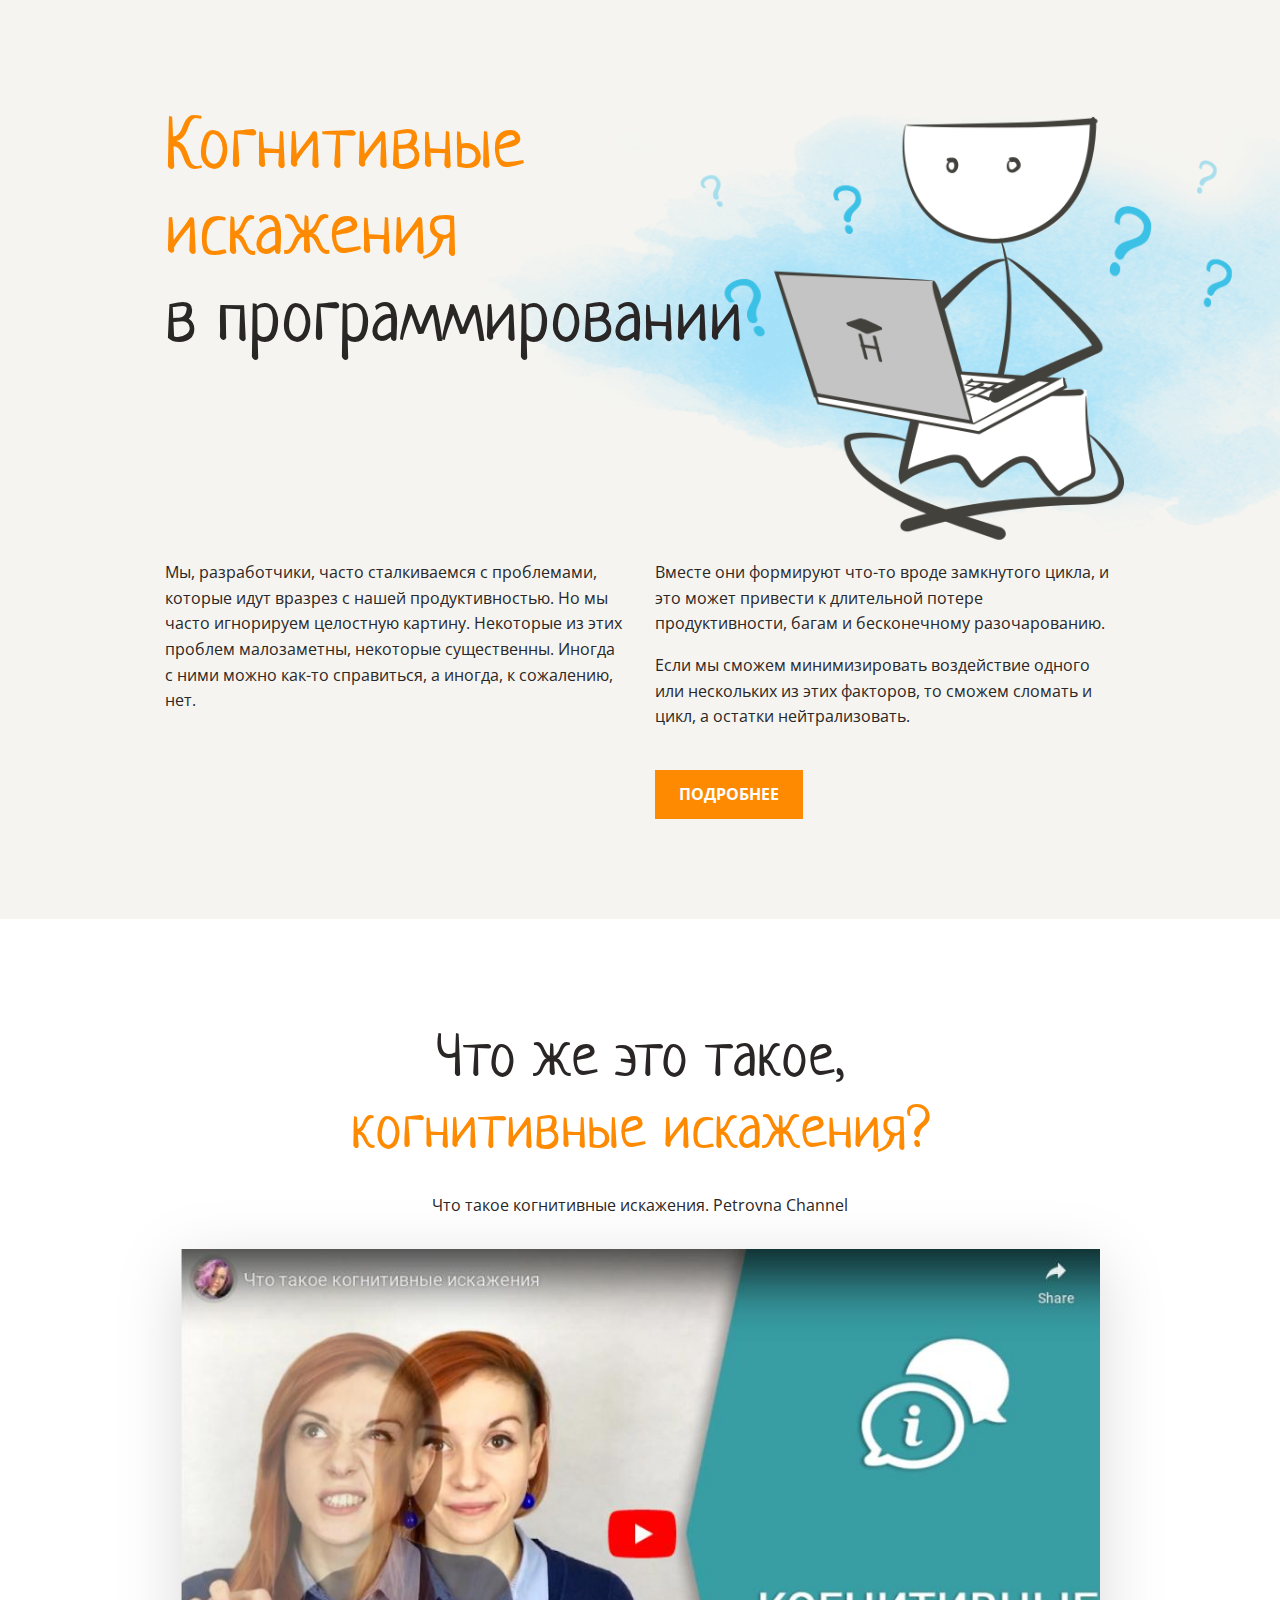
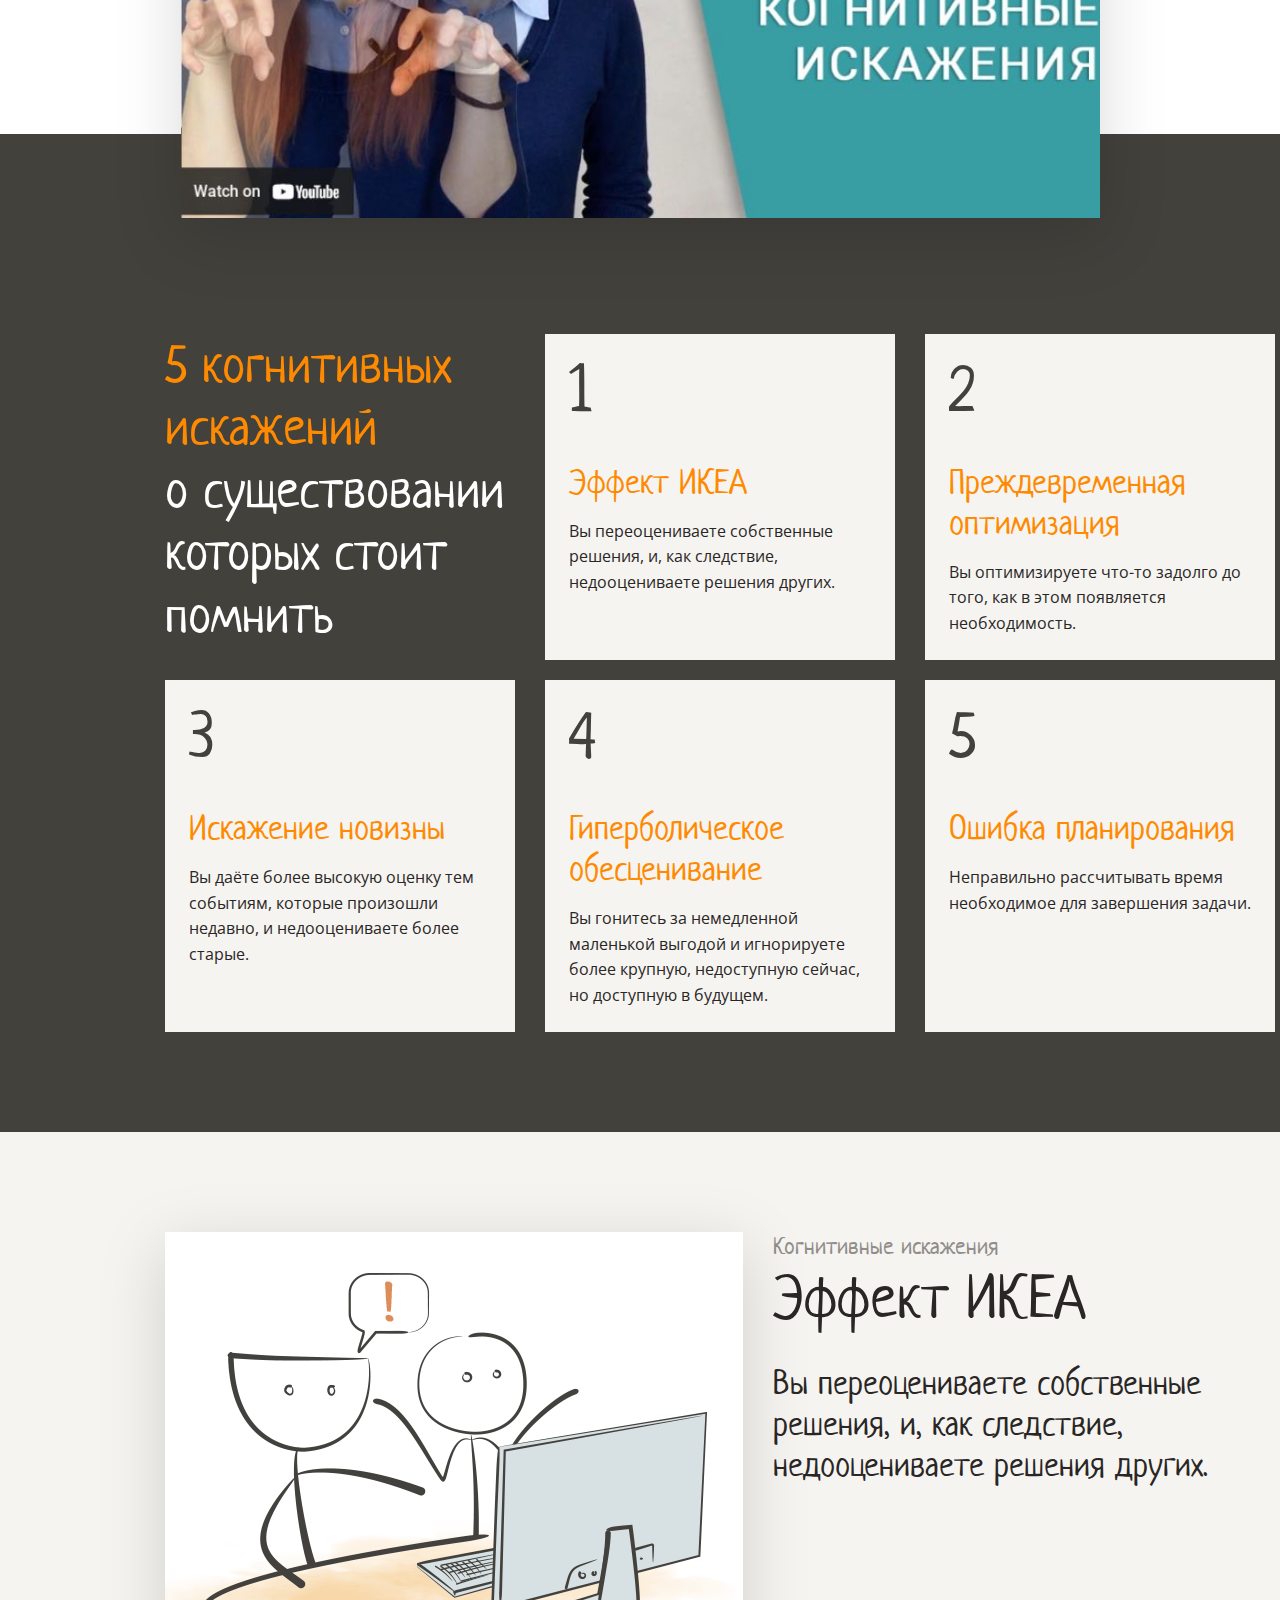
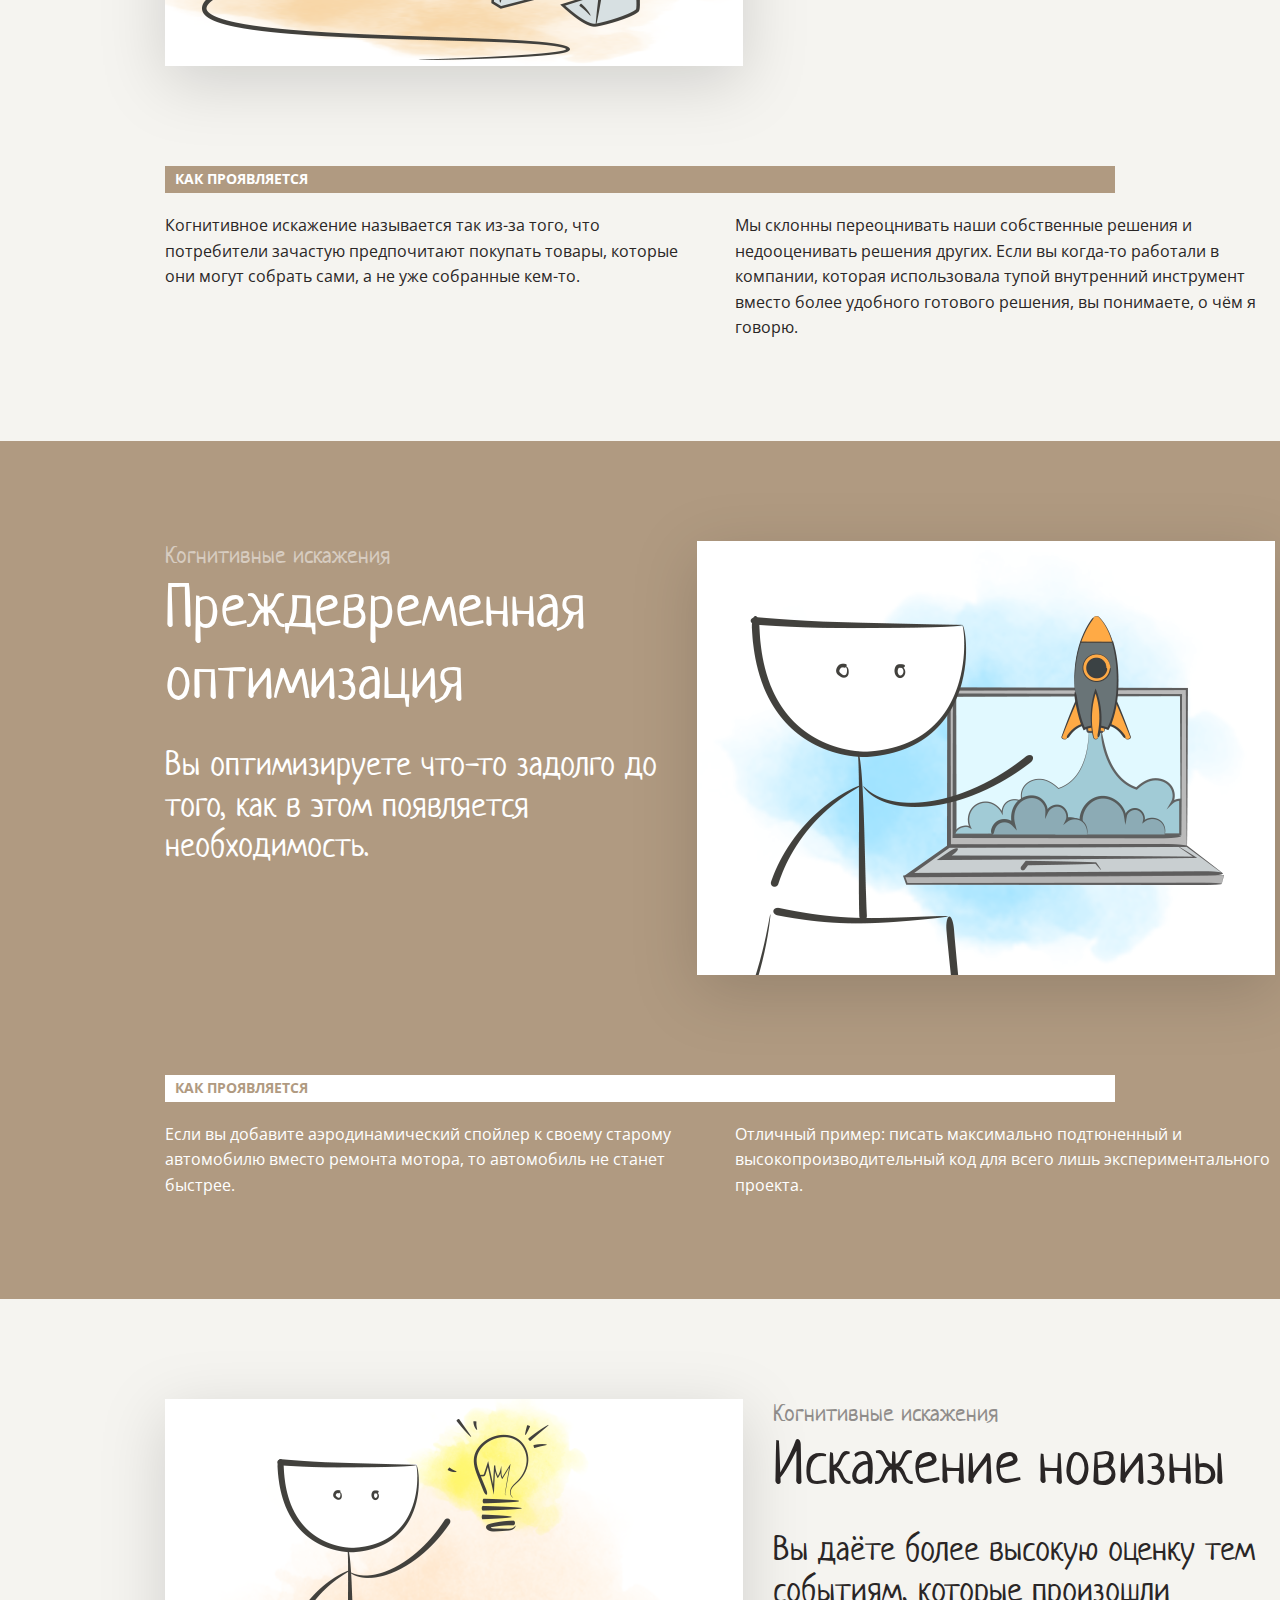
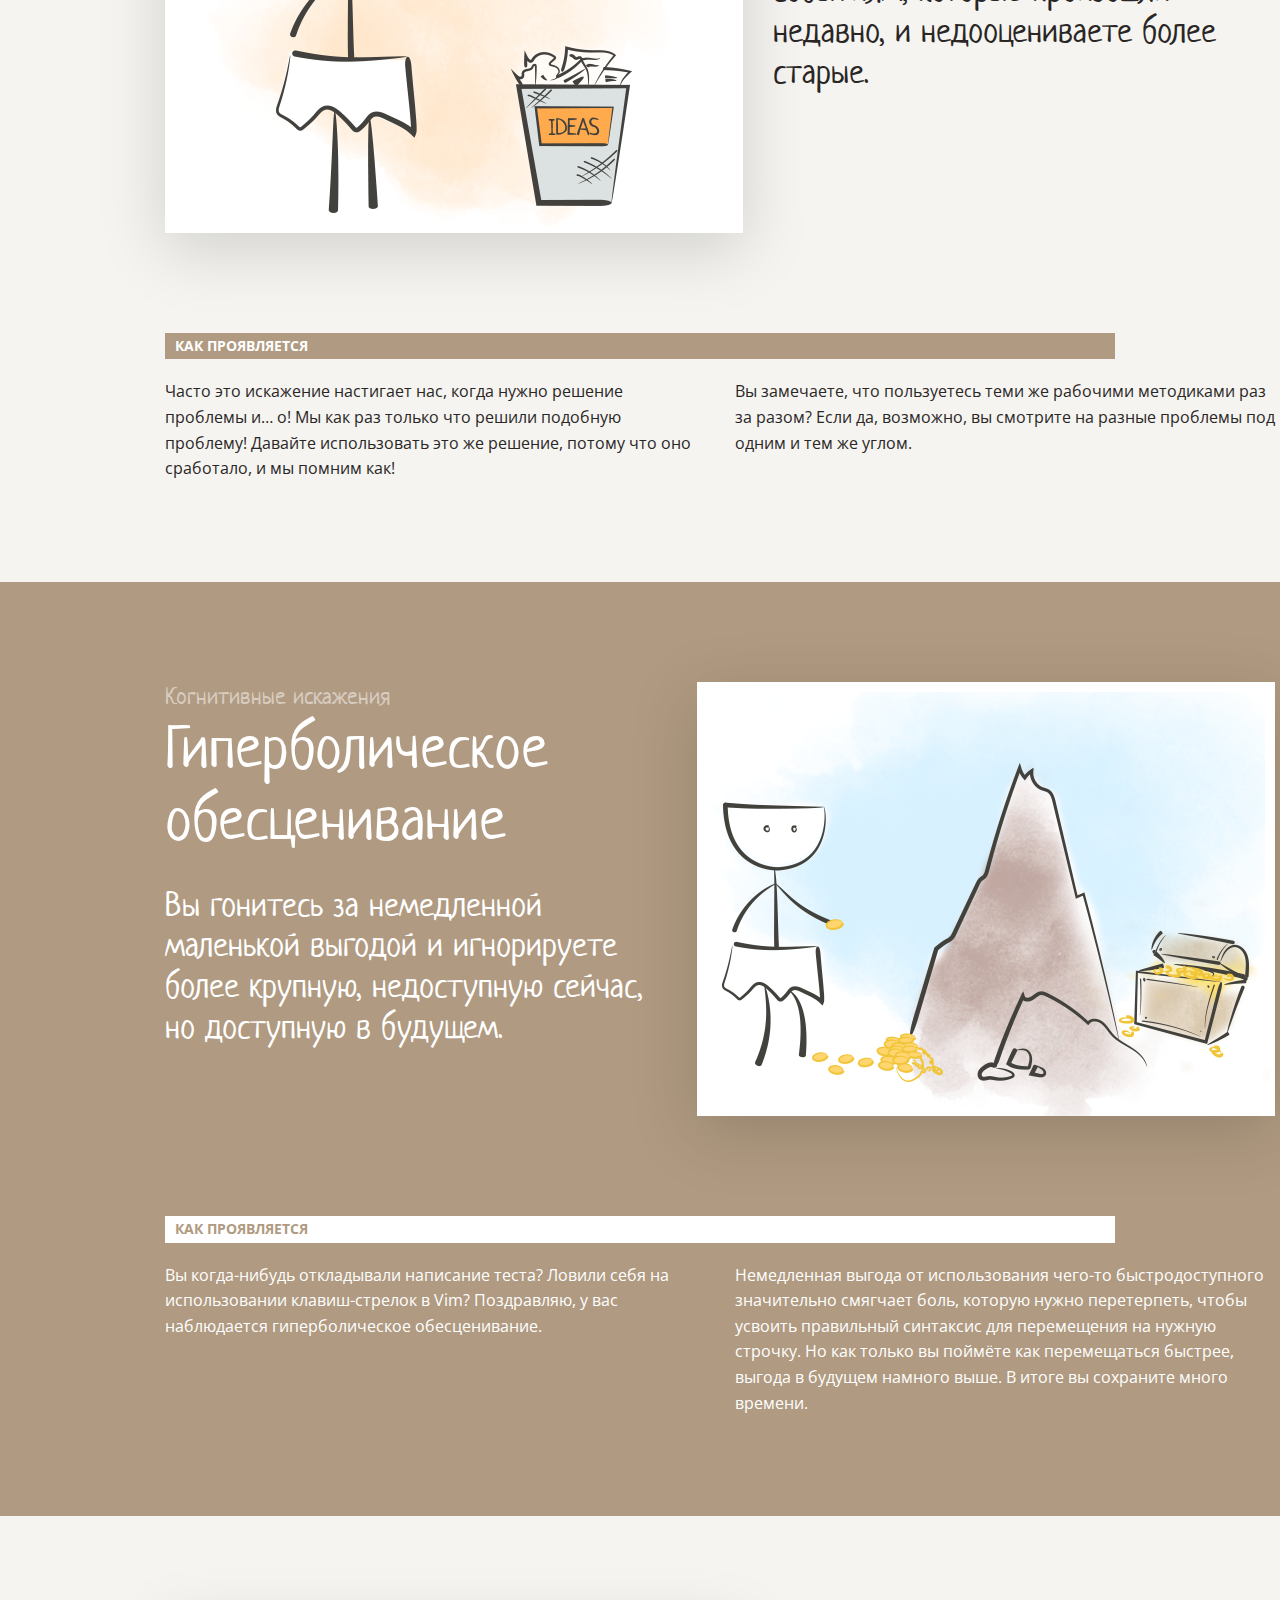
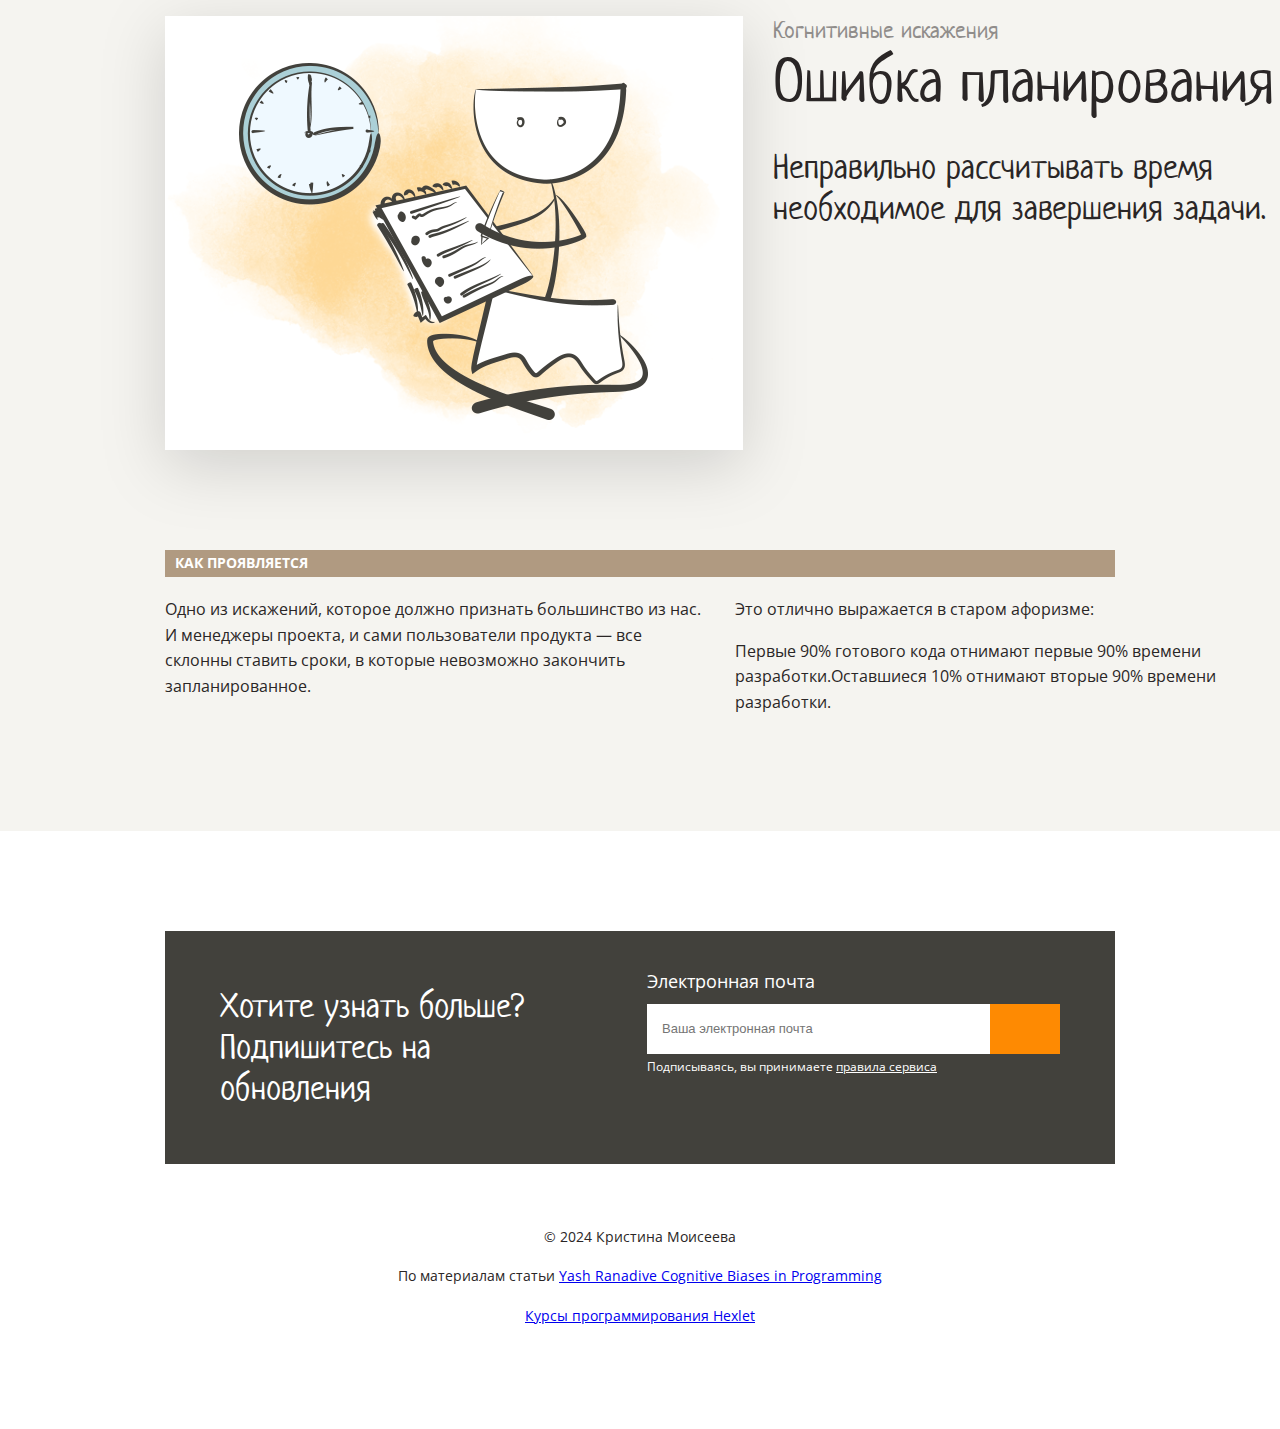
==== src/index.html @ f51bb0bf "stage 45" ====
<!DOCTYPE html>
<html lang="en">
  <head>
    <meta charset="UTF-8" />
    <meta name="viewport" content="width=device-width, initial-scale=1.0" />
    <title>layout-designer-project-58 Кристина</title>
    <style>
      @import url("https://fonts.googleapis.com/css2?family=Open+Sans:ital,wght@0,300..800;1,300..800&display=swap");
    </style>
    <style>
      @import url("https://fonts.googleapis.com/css2?family=Neucha&family=Open+Sans:ital,wght@0,300..800;1,300..800&display=swap");
    </style>

    <link rel="stylesheet" href="styles/style.css" />
  </head>
  <body>
    <header class="background-image-gray background-image">
      <div class="content">
        <div class="header-title">
          <div>
            <h1>
              <span class="orange">Когнитивные<br />искажения<br /></span>в
              программировании
            </h1>
          </div>
        </div>

        <div class="img"><img src="img/main.png" class="header-img" /></div>

        <div class="header-text">
          <div class="header-text-one">
            <p>
              Мы, разработчики, часто сталкиваемся с проблемами, которые идут
              вразрез с нашей продуктивностью. Но мы часто игнорируем целостную
              картину. Некоторые из этих проблем малозаметны, некоторые
              существенны. Иногда с ними можно как-то справиться, а иногда, к
              сожалению, нет.
            </p>
          </div>
          <div class="header-text-two">
            <p>
              Вместе они формируют что-то вроде замкнутого цикла, и это может
              привести к длительной потере продуктивности, багам и бесконечному
              разочарованию.
            </p>
            <p>
              Если мы сможем минимизировать воздействие одного или нескольких из
              этих факторов, то сможем сломать и цикл, а остатки нейтрализовать.
            </p>
            <div>
              <a class="header-a" href="#navigation">ПОДРОБНЕЕ</a>
            </div>
          </div>
        </div>
      </div>
    </header>

    <main>
      <header>
        <section id="answer-height">
          <div clas="content content-one">
            <div class="title-who-distortions">
              <!-- <h1>
              Что же это такое,<br /><span class="orange"
                >когнитивные искажения?</span
              >
            </h1> -->
              <h1>Что же это такое,</h1>
              <h1 class="orange">когнитивные искажения?</h1>
              <p>Что такое когнитивные искажения. Petrovna Channel</p>
            </div>
            <!-- <div class="video-who-distortions"> -->
            <!-- <iframe
                class="video filter"
                width="919"
                height="517"
                src="https://www.youtube.com/embed/jie9AizBqss"
                frameborder="0"
                allowfullscreen
              ></iframe> -->
            <img class="video" src="img/video.jpeg" alt="video.png" />
            <!-- </div> -->
          </div>
        </section>
      </header>

      <main>
        <section id="navigation" class="five-cognitive-distortions">
          <div class="content blok-five-cognitive-distortions">
            <div class="five-cards-color">
              <h1>
                <span class="orange">5 когнитивных искажений </span
                ><span class="white"
                  ><br />о существовании которых стоит помнить</span
                >
              </h1>
            </div>

            <div class="five-cards five-cards-hover">
              <a class="a-five-cognitive-distortions" href="#ikea-effect">
                <h1 class="black">1</h1>
                <h2 class="orange h2-five-cognitive-distortions">
                  Эффект ИКЕА
                </h2>
                <p>
                  Вы переоцениваете собственные решения, и, как следствие,
                  недооцениваете решения других.
                </p>
              </a>
            </div>

            <div class="five-cards five-cards-hover">
              <a
                class="a-five-cognitive-distortions"
                href="#premature-optimization"
              >
                <h1 class="black">2</h1>
                <h2 class="orange h2-five-cognitive-distortions">
                  Преждевременная оптимизация
                </h2>
                <p>
                  Вы оптимизируете что-то задолго до того, как в этом появляется
                  необходимость.
                </p>
              </a>
            </div>

            <div class="five-cards five-cards-hover">
              <a
                class="a-five-cognitive-distortions"
                href="#distortion-of-novelty"
              >
                <h1 class="black">3</h1>
                <h2 class="orange h2-five-cognitive-distortions">
                  Искажение новизны
                </h2>
                <p>
                  Вы даёте более высокую оценку тем событиям, которые произошли
                  недавно, и недооцениваете более старые.
                </p>
              </a>
            </div>

            <div class="five-cards five-cards-hover">
              <a
                class="a-five-cognitive-distortions"
                href="#hyperbolic-depreciation"
              >
                <h1 class="black">4</h1>
                <h2 class="orange h2-five-cognitive-distortions">
                  Гиперболическое обесценивание
                </h2>
                <p>
                  Вы гонитесь за немедленной маленькой выгодой и игнорируете
                  более крупную, недоступную сейчас, но доступную в будущем.
                </p>
              </a>
            </div>

            <div class="five-cards five-cards-hover">
              <a
                class="a-five-cognitive-distortions"
                href="#errors-in-planning"
              >
                <h1 class="black">5</h1>
                <h2 class="orange h2-five-cognitive-distortions">
                  Ошибка планирования
                </h2>
                <p>
                  Неправильно рассчитывать время необходимое для завершения
                  задачи.
                </p>
              </a>
            </div>
          </div>
        </section>

        <section
          id="ikea-effect"
          class="background-image-gray effect-fon background-image"
        >
          <div class="content">
            <div class="effect">
              <img class="filter" src="img/1.png" />
              <div class="effect-сolumn">
                <p class="p1-text-effect-column">Когнитивные искажения</p>
                <h2>Эффект ИКЕА</h2>
                <p class="p2-text-effect-column">
                  Вы переоцениваете собственные решения, и, как следствие,
                  недооцениваете решения других.
                </p>
              </div>
            </div>

            <h3 class="the-title-phrase">КАК ПРОЯВЛЯЕТСЯ</h3>

            <div class="effect mp">
              <p>
                Когнитивное искажение называется так из-за того, что потребители
                зачастую предпочитают покупать товары, которые они могут собрать
                сами, а не уже собранные кем-то.
              </p>
              <p>
                Мы склонны переоцнивать наши собственные решения и недооценивать
                решения других. Если вы когда-то работали в компании, которая
                использовала тупой внутренний инструмент вместо более удобного
                готового решения, вы понимаете, о чём я говорю.
              </p>
            </div>
          </div>
        </section>

        <section
          id="premature-optimization"
          class="background-image-brown effect-fon background-image white-color"
        >
          <div class="content kooog">
            <div class="effect">
              <div class="effect-сolumn">
                <p class="p1-text-effect-column">Когнитивные искажения</p>
                <h2 class="new">Преждевременная оптимизация</h2>
                <p class="p2-text-effect-column">
                  Вы оптимизируете что-то задолго до того, как в этом появляется
                  необходимость.
                </p>
              </div>
              <img class="filter" src="img/2.png" />
            </div>

            <h3 class="the-title-phrase color-phrase">КАК ПРОЯВЛЯЕТСЯ</h3>

            <div class="effect mp random">
              <p>
                Если вы добавите аэродинамический спойлер к своему старому
                автомобилю вместо ремонта мотора, то автомобиль не станет
                быстрее.
              </p>
              <p>
                Отличный пример: писать максимально подтюненный и
                высокопроизводительный код для всего лишь экспериментального
                проекта.
              </p>
            </div>
          </div>
        </section>

        <section
          id="distortion-of-novelty"
          class="background-image-gray effect-fon background-image"
        >
          <div class="content">
            <div class="effect">
              <img class="filter" src="img/3.png" />
              <div class="effect-сolumn">
                <p class="p1-text-effect-column">Когнитивные искажения</p>
                <h2>Искажение новизны</h2>
                <p class="p2-text-effect-column">
                  Вы даёте более высокую оценку тем событиям, которые произошли
                  недавно, и недооцениваете более старые.
                </p>
              </div>
            </div>

            <h3 class="the-title-phrase">КАК ПРОЯВЛЯЕТСЯ</h3>

            <div class="effect mp">
              <p>
                Часто это искажение настигает нас, когда нужно решение проблемы
                и… о! Мы как раз только что решили подобную проблему! Давайте
                использовать это же решение, потому что оно сработало, и мы
                помним как!
              </p>
              <p>
                Вы замечаете, что пользуетесь теми же рабочими методиками раз за
                разом? Если да, возможно, вы смотрите на разные проблемы под
                одним и тем же углом.
              </p>
            </div>
          </div>
        </section>

        <section
          id="hyperbolic-depreciation"
          class="background-image-brown effect-fon background-image"
        >
          <div class="content">
            <div class="effect">
              <div class="effect-сolumn">
                <p class="p1-text-effect-column">Когнитивные искажения</p>
                <h2>Гиперболическое обесценивание</h2>
                <p class="p2-text-effect-column">
                  Вы гонитесь за немедленной маленькой выгодой и игнорируете
                  более крупную, недоступную сейчас, но доступную в будущем.
                </p>
              </div>
              <img class="filter" src="img/4.png" />
            </div>

            <h3 class="the-title-phrase color-phrase">КАК ПРОЯВЛЯЕТСЯ</h3>

            <div class="effect mp">
              <p>
                Вы когда-нибудь откладывали написание теста? Ловили себя на
                использовании клавиш-стрелок в Vim? Поздравляю, у вас
                наблюдается гиперболическое обесценивание.
              </p>
              <p>
                Немедленная выгода от использования чего-то быстродоступного
                значительно смягчает боль, которую нужно перетерпеть, чтобы
                усвоить правильный синтаксис для перемещения на нужную строчку.
                Но как только вы поймёте как перемещаться быстрее, выгода в
                будущем намного выше. В итоге вы сохраните много времени.
              </p>
            </div>
          </div>
        </section>

        <section
          id="errors-in-planning"
          class="background-image-gray effect-fon background-image"
        >
          <div class="content">
            <div class="effect">
              <img class="filter" src="img/5.png" />
              <div class="effect-сolumn">
                <p class="p1-text-effect-column">Когнитивные искажения</p>
                <h2>Ошибка планирования</h2>
                <p class="p2-text-effect-column">
                  Неправильно рассчитывать время необходимое для завершения
                  задачи.
                </p>
              </div>
            </div>

            <h3 class="the-title-phrase">КАК ПРОЯВЛЯЕТСЯ</h3>

            <div class="effect mp">
              <p>
                Одно из искажений, которое должно признать большинство из нас. И
                менеджеры проекта, и сами пользователи продукта — все склонны
                ставить сроки, в которые невозможно закончить запланированное.
              </p>
              <div>
                <p class="no-mt">Это отлично выражается в старом афоризме:</p>
                <p>
                  Первые 90% готового кода отнимают первые 90% времени
                  разработки.Оставшиеся 10% отнимают вторые 90% времени
                  разработки.
                </p>
              </div>
            </div>
          </div>
        </section>
      </main>
    </main>

    <footer>
      <div class="content">
        <div class="bloc-email">
          <div>
            <p class="p2-text-effect-column mr-55">
              Хотите узнать больше?<br />Подпишитесь на обновления
            </p>
          </div>

          <div class="left-margin">
            <p class="text-top">Электронная почта</p>
            <div class="bloc-botton">
              <label for="email">Email</label>
              <input
                type="email"
                id="email"
                placeholder="Ваша электронная почта"
              />
              <div class="botton-m">
                <button name="button"></button>
              </div>
            </div>
            <p class="text-bottom">
              Подписываясь, вы принимаете <a href="#">правила сервиса</a>
            </p>
          </div>
        </div>
        <div class="center">
          <p>© 2024 Кристина Моисеева</p>
          <p>
            По материалам статьи
            <a
              href="https://medium.com/hackernoon/cognitive-biases-in-programming-5e937707c27b"
              >Yash Ranadive Cognitive Biases in Programming</a
            >
          </p>
          <a href="https://ru.hexlet.io">Курсы программирования Hexlet</a>
        </div>
      </div>
    </footer>
  </body>
</html>
---- src/styles/style.css ----
/** CSS STYLE **/
:root {
  --white: #fff;
  --translucent: #d7ccc0;
  --light: #f5f4f0;
  --main: #fe8a02;
  --main-dark: #42413c;
  --dark: #2a2626;
  --translucent-dark: #908d8b;
  --brown: #b09a81;
  --blue: #1085c5;
}
html {
  margin: 0;
  padding: 0;
}
body {
  margin: 0;
  padding: 0;
}
header,
main,
footer {
  position: relative;
  padding: 0;
  margin: 0;
  font: 16px/1.6em "Open Sans";
  color: var(--dark);
}
p {
  color: #2a2626;
  font-weight: 400;
}
h1,
h2,
h3 {
  line-height: 1.2em;
  font-family: "Neucha", cursive;
  margin: 0;
}
h1 {
  font-size: 72px;
  font-weight: 400;
}
h2 {
  font-size: 60px;
  font-weight: 400;
}
h3 {
  font-size: 34px;
  font-weight: 400;
}
.background-image::before {
  content: "";
  background-image: url(img/background.png);
  width: 100%;
  position: absolute;
  left: 0;
  top: 0;
  height: 100%;
  background-repeat: no-repeat;
  background-size: cover;
  opacity: 0.1; /* тут должно быть на 90% прозрачность */
  z-index: 1;
}
.background-image-gray {
  background-color: var(--light);
  z-index: 2;
}
.background-image-brown {
  background-color: var(--brown);
  z-index: 2;
}
.content {
  position: relative;
  box-sizing: border-box;
  top: 0;
  left: 0;
  right: 0;
  bottom: 0;
  margin: auto;
  padding: 100px 165px;
}
.header-title {
  position: relative;
  z-index: 7;
}
.header-title h1,
.header-title p {
  text-align: left;
}
.header-title h1 {
  z-index: 100;
  box-sizing: border-box;
}
.orange {
  color: var(--main);
}
.img {
  overflow: hidden;
  position: absolute;
  height: 525px;
  width: 979px;
  top: 55px;
  left: 461px;
  z-index: 6;
}
.header-img {
  height: 525px;
}
.header-text {
  display: grid;
  margin-top: 185px;
  grid-template-columns: repeat(2, 1fr);
  grid-template-rows: auto;
  grid-column-gap: 30px;
}
.header-text-one,
.header-text-two p {
  box-sizing: border-box;
}
.header-text-two div {
  margin-top: 40px;
}
.header-a {
  display: inline-block;
  text-decoration: none;
  font-weight: 700;
  background-color: var(--main);
  padding: 12px 24px;
  color: var(--white);
}
.header-a:hover {
  background: #ea7600;
}
/*                      вторая секция                        */
header {
  z-index: 2;
}
#answer-height {
  position: relative;
  padding-top: 100px;
  margin-bottom: -100px;
}
.title-who-distortions {
  text-align: center;
}
.title-who-distortions h1 {
  margin: 0px;
  font-size: 60px;
}
.title-who-distortions p {
  margin: 30px 0 30px 0;
}

.video {
  text-align: center;
  filter: drop-shadow(0 16px 32px rgba(0 0 0 / 15%));
  display: block;
  margin: auto;
  height: 569px;
  width: 919px;
  padding-bottom: 16px;
}
.filter {
  filter: drop-shadow(0 16px 32px rgba(0 0 0 / 15%));
  z-index: 4;
}
/*                                 третья секиця                                     */
#navigation {
  padding-top: 100px;
  background: var(--main-dark);
}
.blok-five-cognitive-distortions {
  display: grid;
  grid-template-columns: repeat(3, 350px);
  grid-template-rows: 90px, 140px;
  grid-column-gap: 30px;
  grid-row-gap: 20px;
  padding: 100px 165px 100px 165px;
}
.white {
  color: var(--white);
}
.five-cognitive-distortions::before {
  content: "";
  background-color: var(--main-dark);
  left: 0;
  top: 0;
  background-repeat: no-repeat;
  background-size: cover;
  z-index: -1;
}
.five-cards-color h1 {
  font-size: 52px;
  margin: 0;
  padding: 0;
}
.five-cards {
  margin: 0;
  padding: 24px;
  background-color: #f5f4f0;
  text-align: left;
}
.five-cards-hover:hover,
.five-cards-hover:hover * {
  background: var(--main);
  color: var(--white);
}
.five-cards-color {
  background: var(--main-dark);
}
.a-five-cognitive-distortions {
  text-decoration: none;
}
.a-five-cognitive-distortions h2 {
  padding: 0;
  margin: 0;
}
.a-five-cognitive-distortions p {
  margin-top: 16px;
  margin-bottom: 0;
}
.black {
  color: var(--main-dark);
  margin-top: 0px;
  margin-bottom: 40px;
  font-size: 64px;
  font-family: "Neucha", cursive;
  line-height: 1;
}
.h2-five-cognitive-distortions {
  margin-top: 0;
  padding: 0;
  font-size: 34px;
  font-weight: 400;
}
/*                              четвертая секция                           */
section {
  position: relative;
}
.effect {
  display: grid;
  grid-template-columns: repeat(2, auto);
  column-gap: 30px;
  text-align: left;
  width: 1110px;
}
.effect-сolumn h2 {
  margin: 0;
  padding: 0;
}
.p1-text-effect-column {
  font-size: 24px;
  font-family: "Neucha", cursive;
  color: var(--translucent-dark);
  width: 400;
  margin: 0;
  font-weight: 400;
  line-height: 28.8px;
}
.p2-text-effect-column {
  font-size: 34px;
  font-family: "Neucha", cursive;
  line-height: 1.2;
  font-weight: 400;
  margin-top: 30px;
}
.the-title-phrase {
  background: var(--brown);
  padding: 5px 10px;
  margin: 100px 0 20px;
  font-family: "Open Sans", sans-serif;
  color: var(--white);
  font-size: 14px;
  font-weight: 700;
}
.mp {
  margin: 0;
  padding: 0;
  grid-template-columns: repeat(2, 1fr);
}
.mp > * {
  margin: 0;
}
/*                                следующая секция                    */
.new {
  color: var(--white);
}
.kooog:nth-child(2) > h2 {
  color: var(--main);
  margin: 0;
}
#premature-optimization {
  display: inline-block;
  height: 100%;
  width: 100%;
  background-color: var(--brown);
}
#premature-optimization * {
  text-align: left;
}
#premature-optimization::before {
  display: inline-block;
  width: 100%;
  height: 100%;
}
.background-image-brown .p1-text-effect-column {
  color: var(--translucent);
  font-weight: 400;
}
.background-image-brown .effect-сolumn,
.background-image-brown p {
  color: var(--white);
}
.color-phrase {
  background: #ffffff;
  color: #b09a81;
  z-index: 10;
}
.kooog h2:nth-child(1) {
  color: var(--main);
  margin: 0;
}
.content {
  padding-bottom: 100px;
  z-index: 5;
}
.no-mt {
  margin-top: 0;
}
/*              footer                 */
.bloc-email {
  background: var(--main-dark);
  display: grid;
  grid-template-columns: repeat(2, 1fr);
}
.mr-55 {
  margin: 55px;
}
.bloc-email * {
  color: var(--white);
}
.left-margin {
  margin-left: 7px;
}
.text-top {
  margin-top: 38px;
  margin-bottom: 9px;
}
.bloc-botton {
  display: grid;
  grid-template-columns: calc(100% - 70px) 70px;
  grid-template-rows: 50px;
  margin-right: 55px;
}
.bloc-botton input {
  margin: 0px;
  text-color: #757575;
  border: 0;
}
button {
  width: 70px;
  height: 50px;
  background: var(--main);
  z-index: 2;
  position: relative;
  border: 0;
  margin: 0;
}
button::before {
  content: url(img/send.svg);
  /* background: url(../img/send.svg); */
  width: 70px;
  height: 50px;
  opacity: 1;
  z-index: 1;
  left: 0px;
  top: 12px;
  background-repeat: no-repeat;
  background-size: contain;
  position: absolute;
}
button:hover {
  background: #ea7600;
}
.text-top {
  font-size: 18px;
}
label {
  display: none;
}
input {
  box-sizing: border-box;
  padding: 15px;
  height: 50px;
  margin: 0;
}
input::placeholder {
  color: #757575;
  font-size: 13px;
}
.text-bottom {
  font-size: 12px;
  margin: 0;
}
.center {
  text-align: center;
  margin-top: 60px;
  font-size: 14px;
}

.hello {
  display: block;

  color: #fff;
}
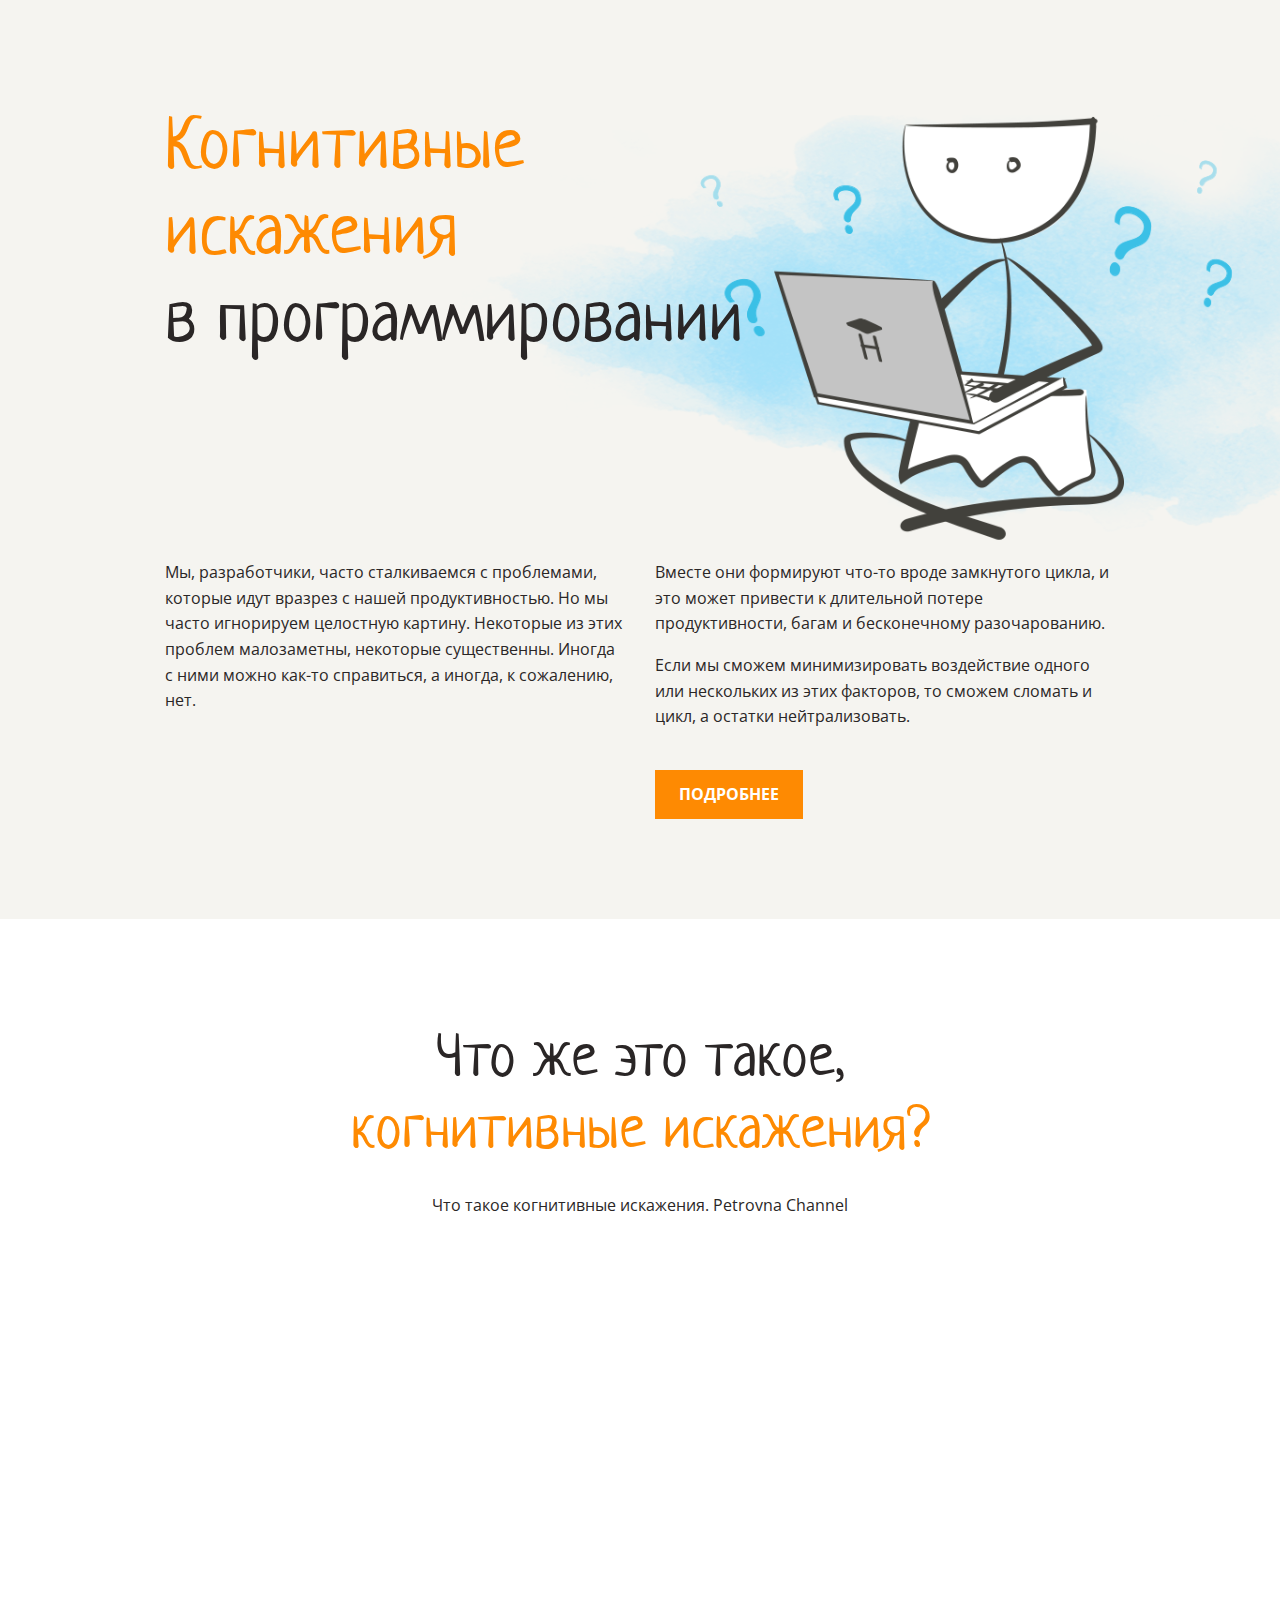
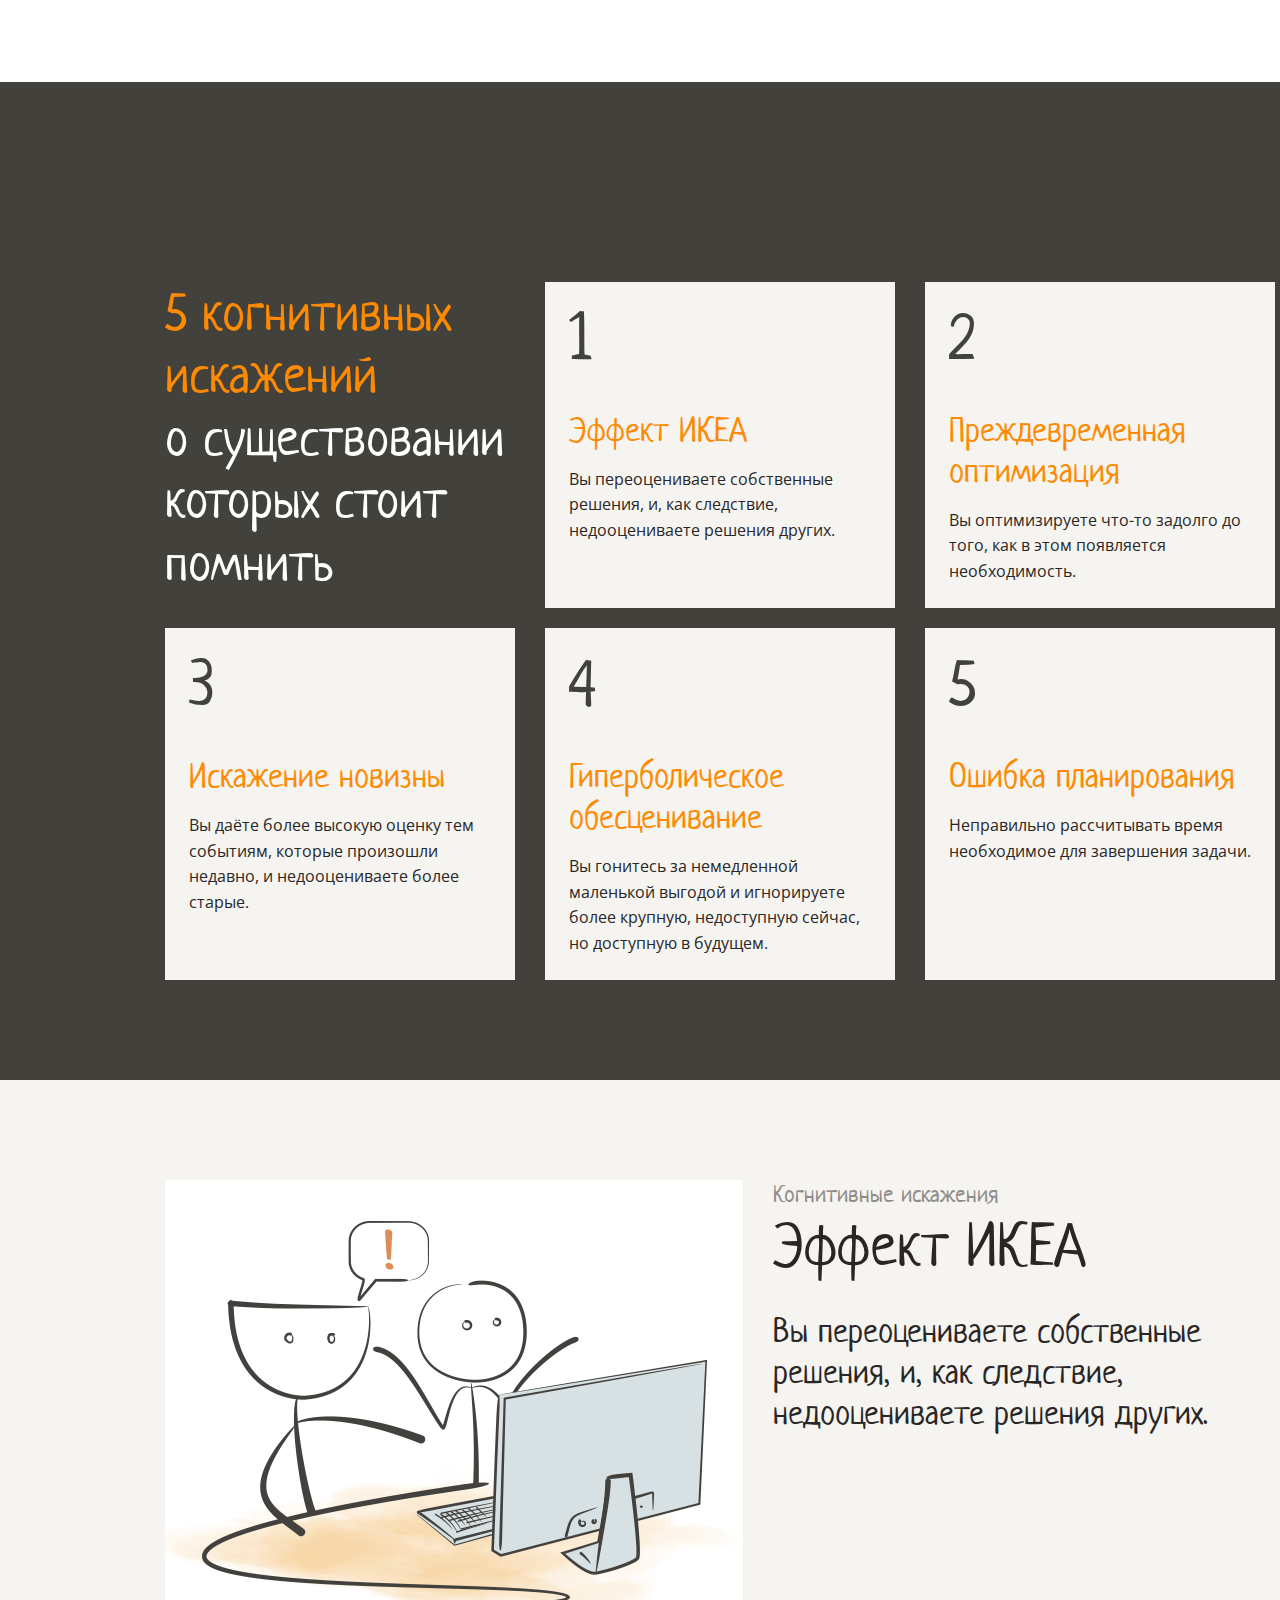
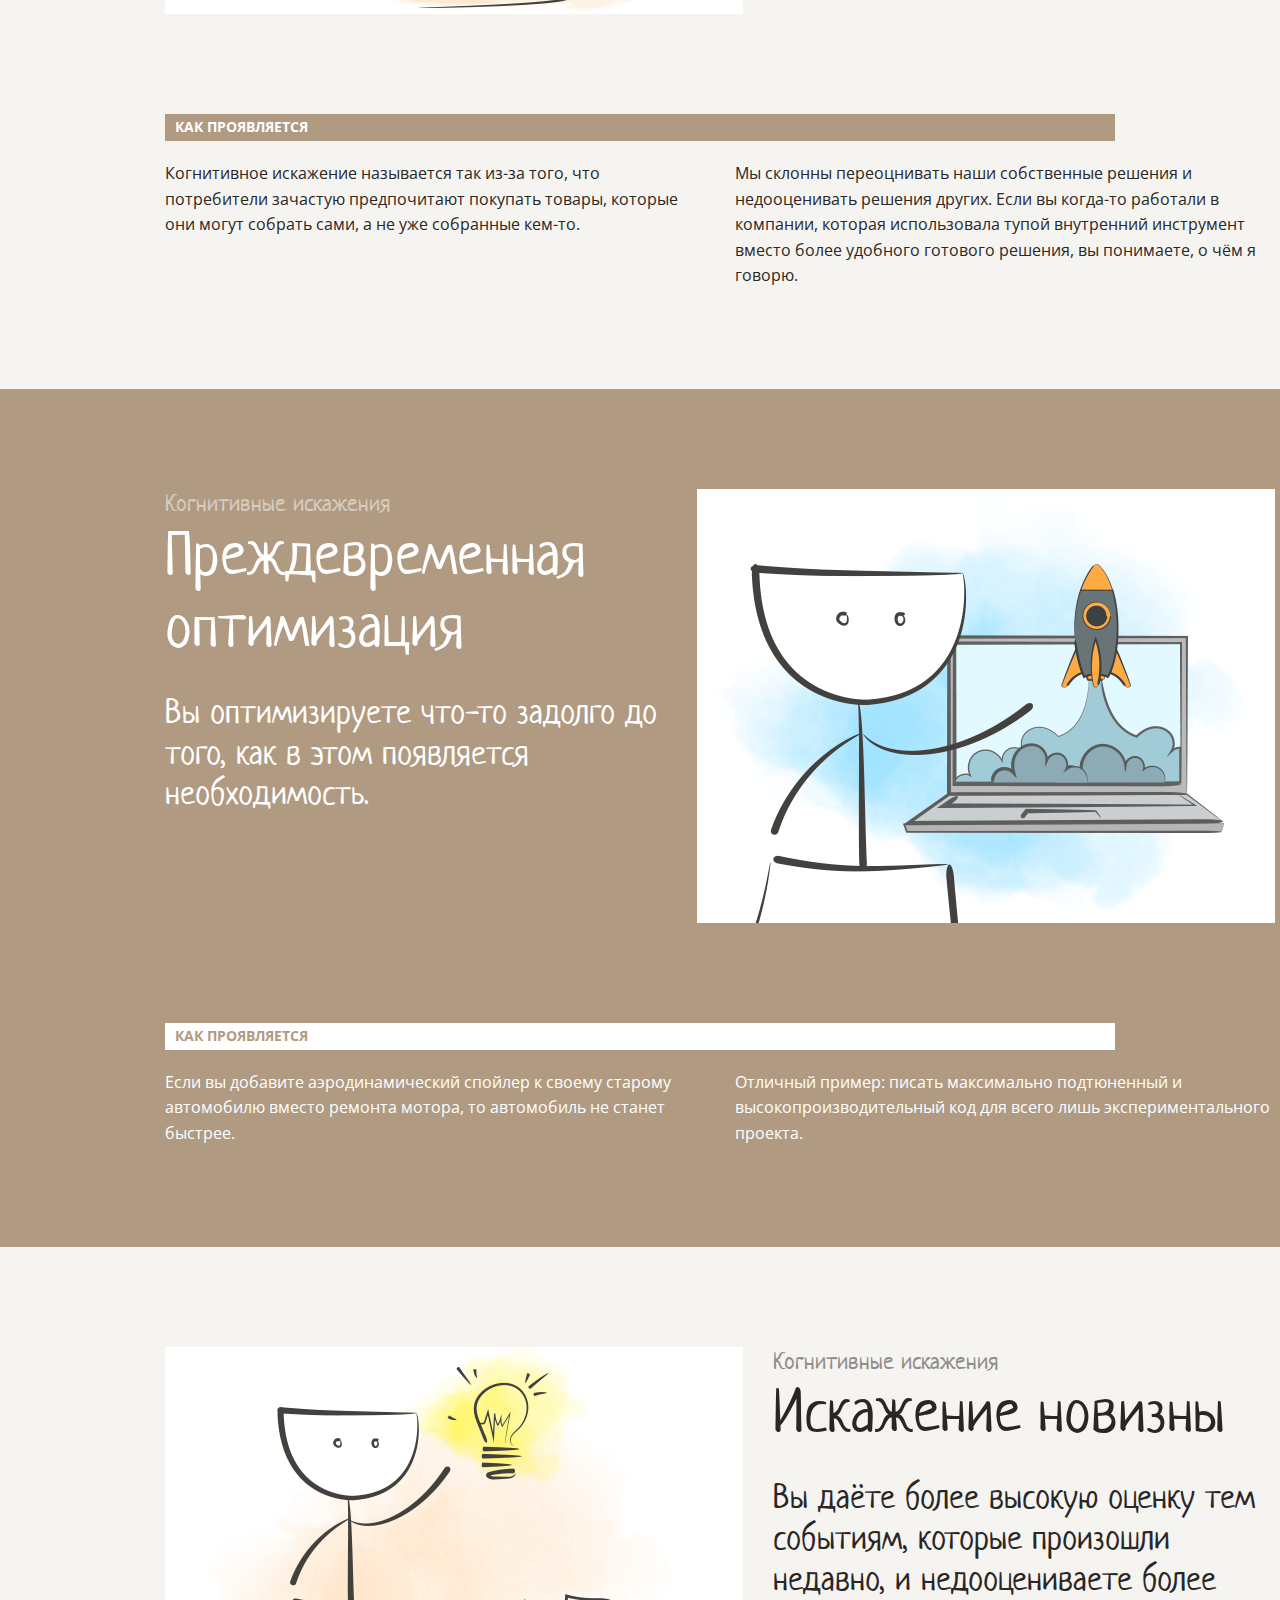
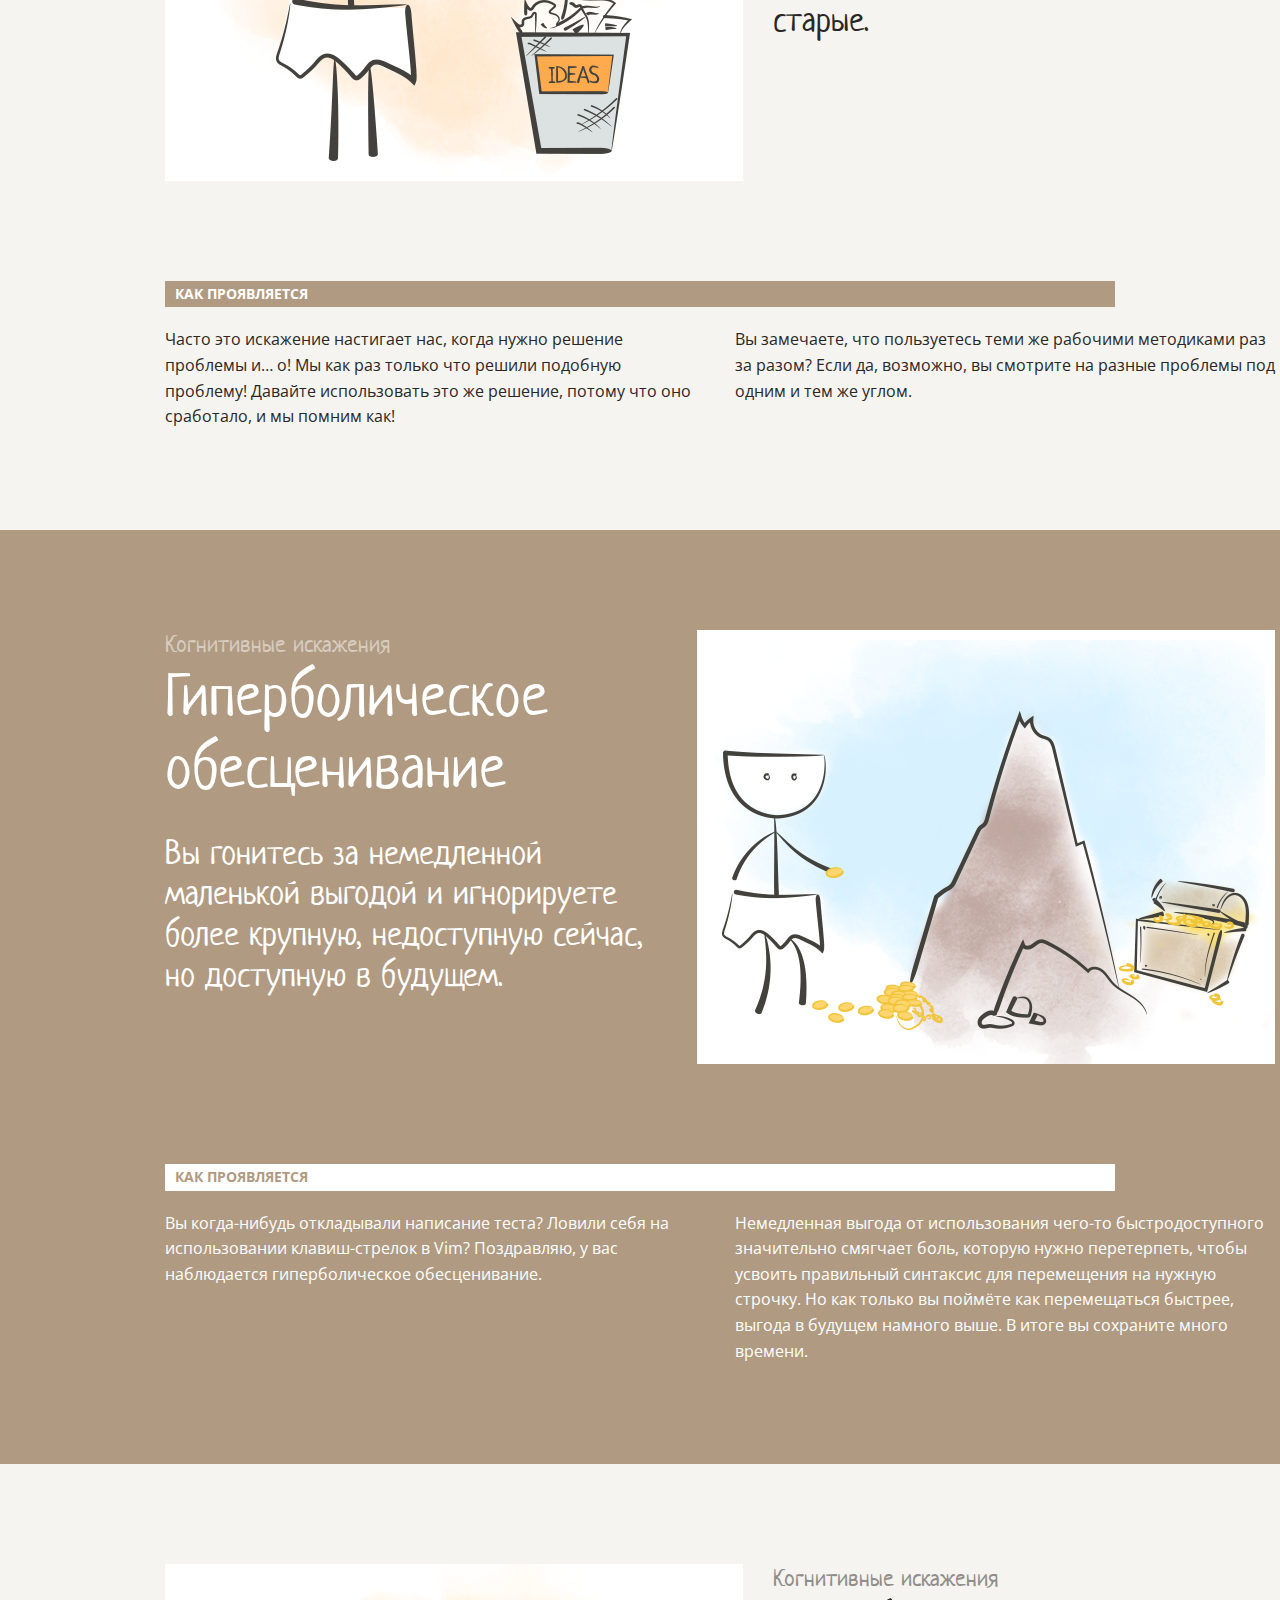
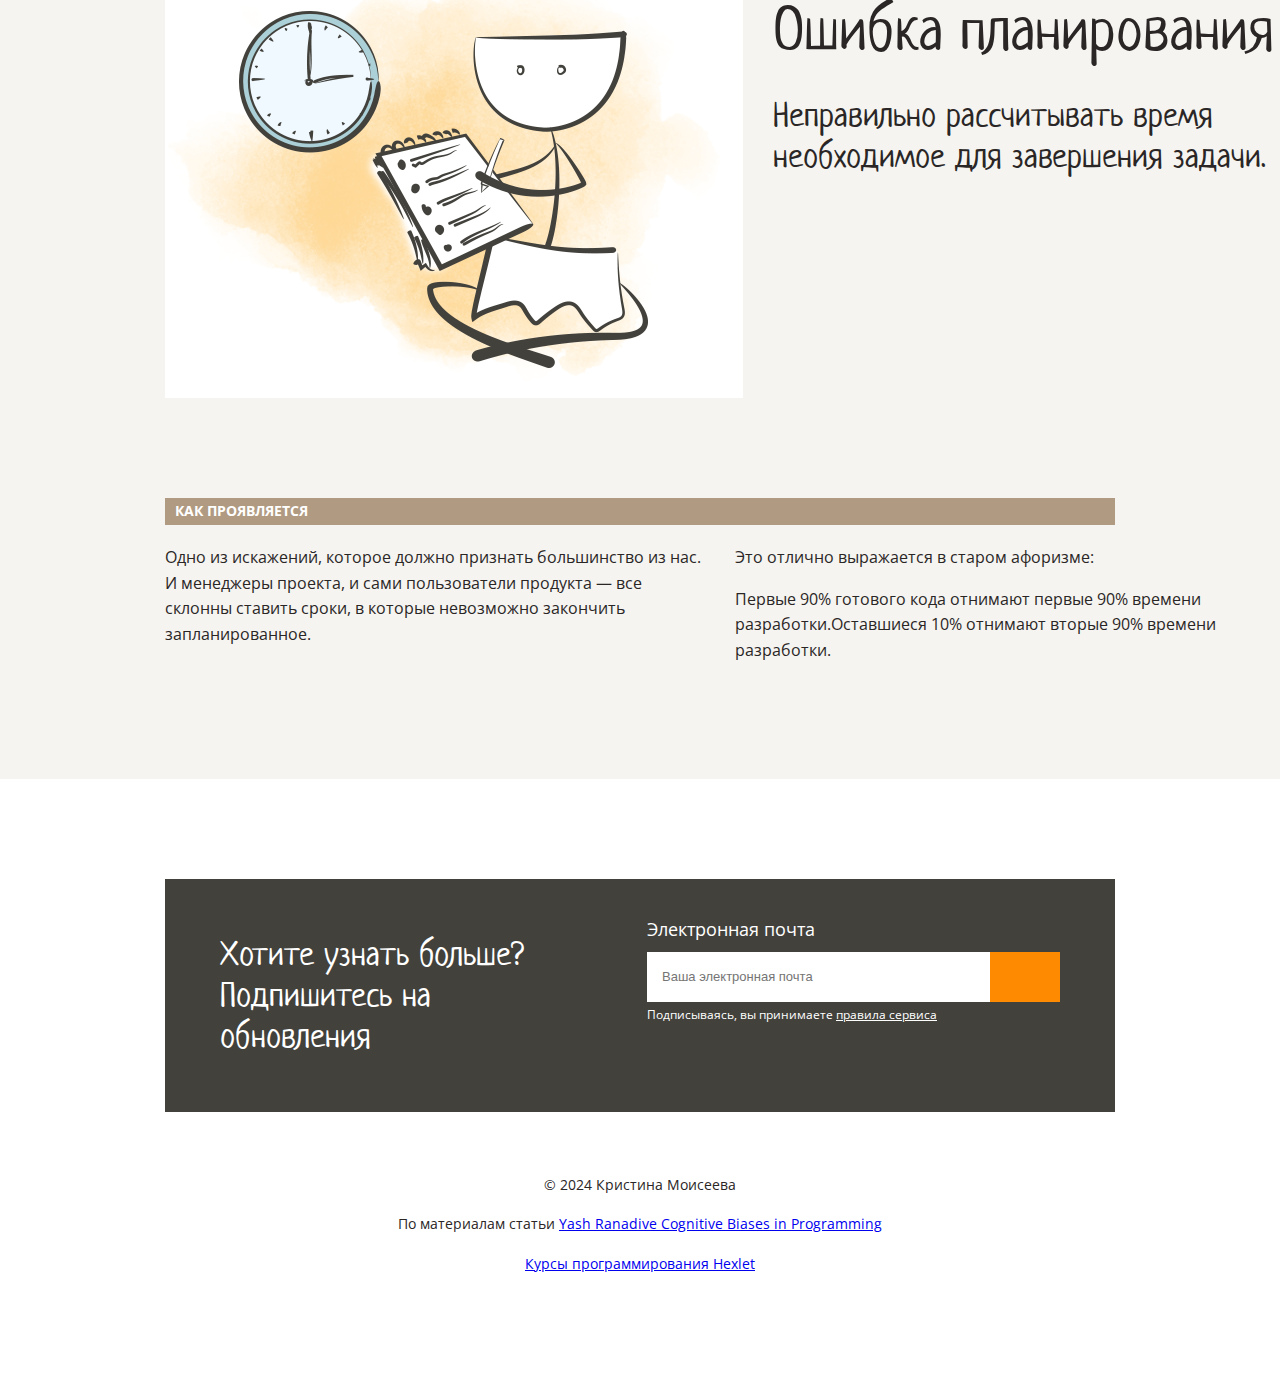
==== commit c79f5bae: "stage 46" ====
--- a/src/index.html
+++ b/src/index.html
@@ -70,15 +70,15 @@
               <p>Что такое когнитивные искажения. Petrovna Channel</p>
             </div>
             <!-- <div class="video-who-distortions"> -->
-            <!-- <iframe
-                class="video filter"
-                width="919"
-                height="517"
-                src="https://www.youtube.com/embed/jie9AizBqss"
-                frameborder="0"
-                allowfullscreen
-              ></iframe> -->
-            <img class="video" src="img/video.jpeg" alt="video.png" />
+            <iframe
+              class="video filter"
+              width="919"
+              height="517"
+              src="https://www.youtube.com/embed/jie9AizBqss"
+              frameborder="0"
+              allowfullscreen
+            ></iframe>
+            <!-- <img class="video" src="img/video.jpeg" alt="video.png" /> -->
             <!-- </div> -->
           </div>
         </section>
--- a/src/styles/style.css
+++ b/src/styles/style.css
@@ -158,14 +158,14 @@
   filter: drop-shadow(0 16px 32px rgba(0 0 0 / 15%));
   display: block;
   margin: auto;
-  height: 569px;
-  width: 919px;
+  /* height: 569px;
+  width: 919px; */
   padding-bottom: 16px;
 }
-.filter {
+/* .filter {
   filter: drop-shadow(0 16px 32px rgba(0 0 0 / 15%));
   z-index: 4;
-}
+} */
 /*                                 третья секиця                                     */
 #navigation {
   padding-top: 100px;
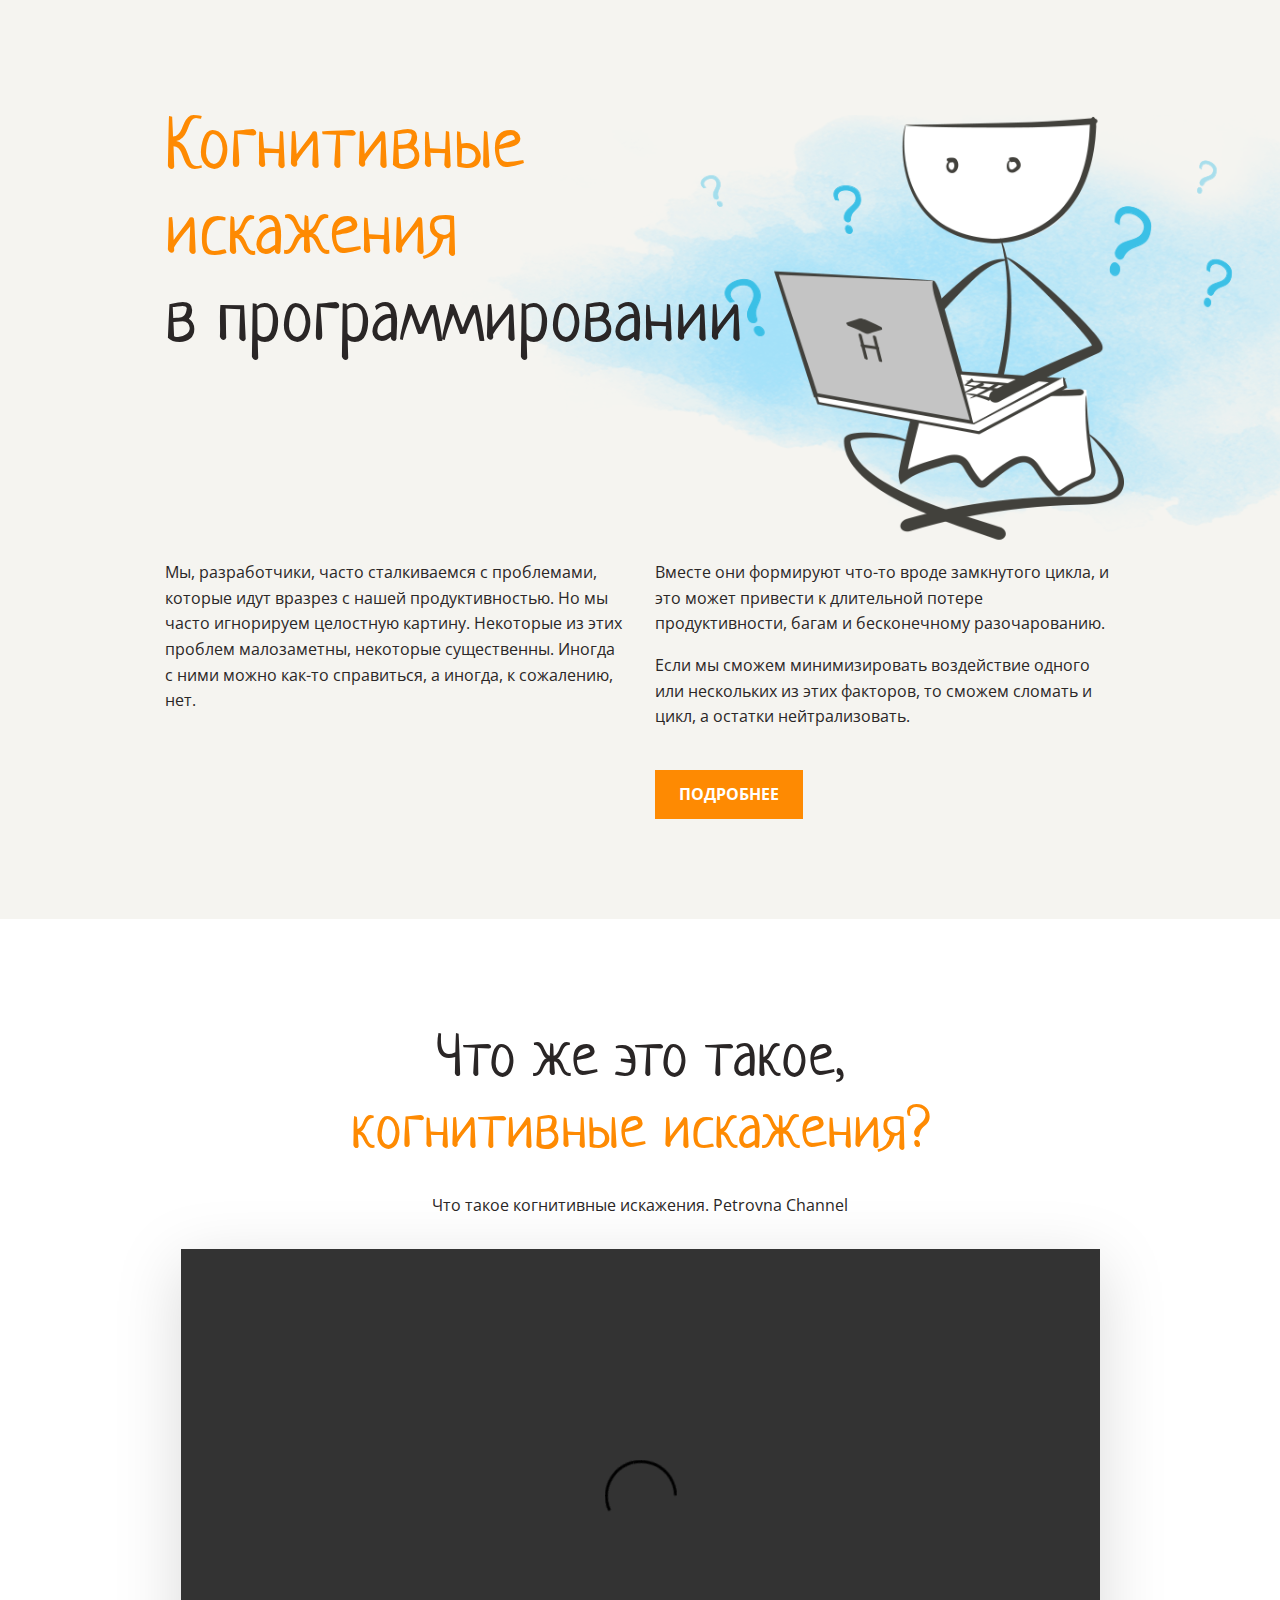
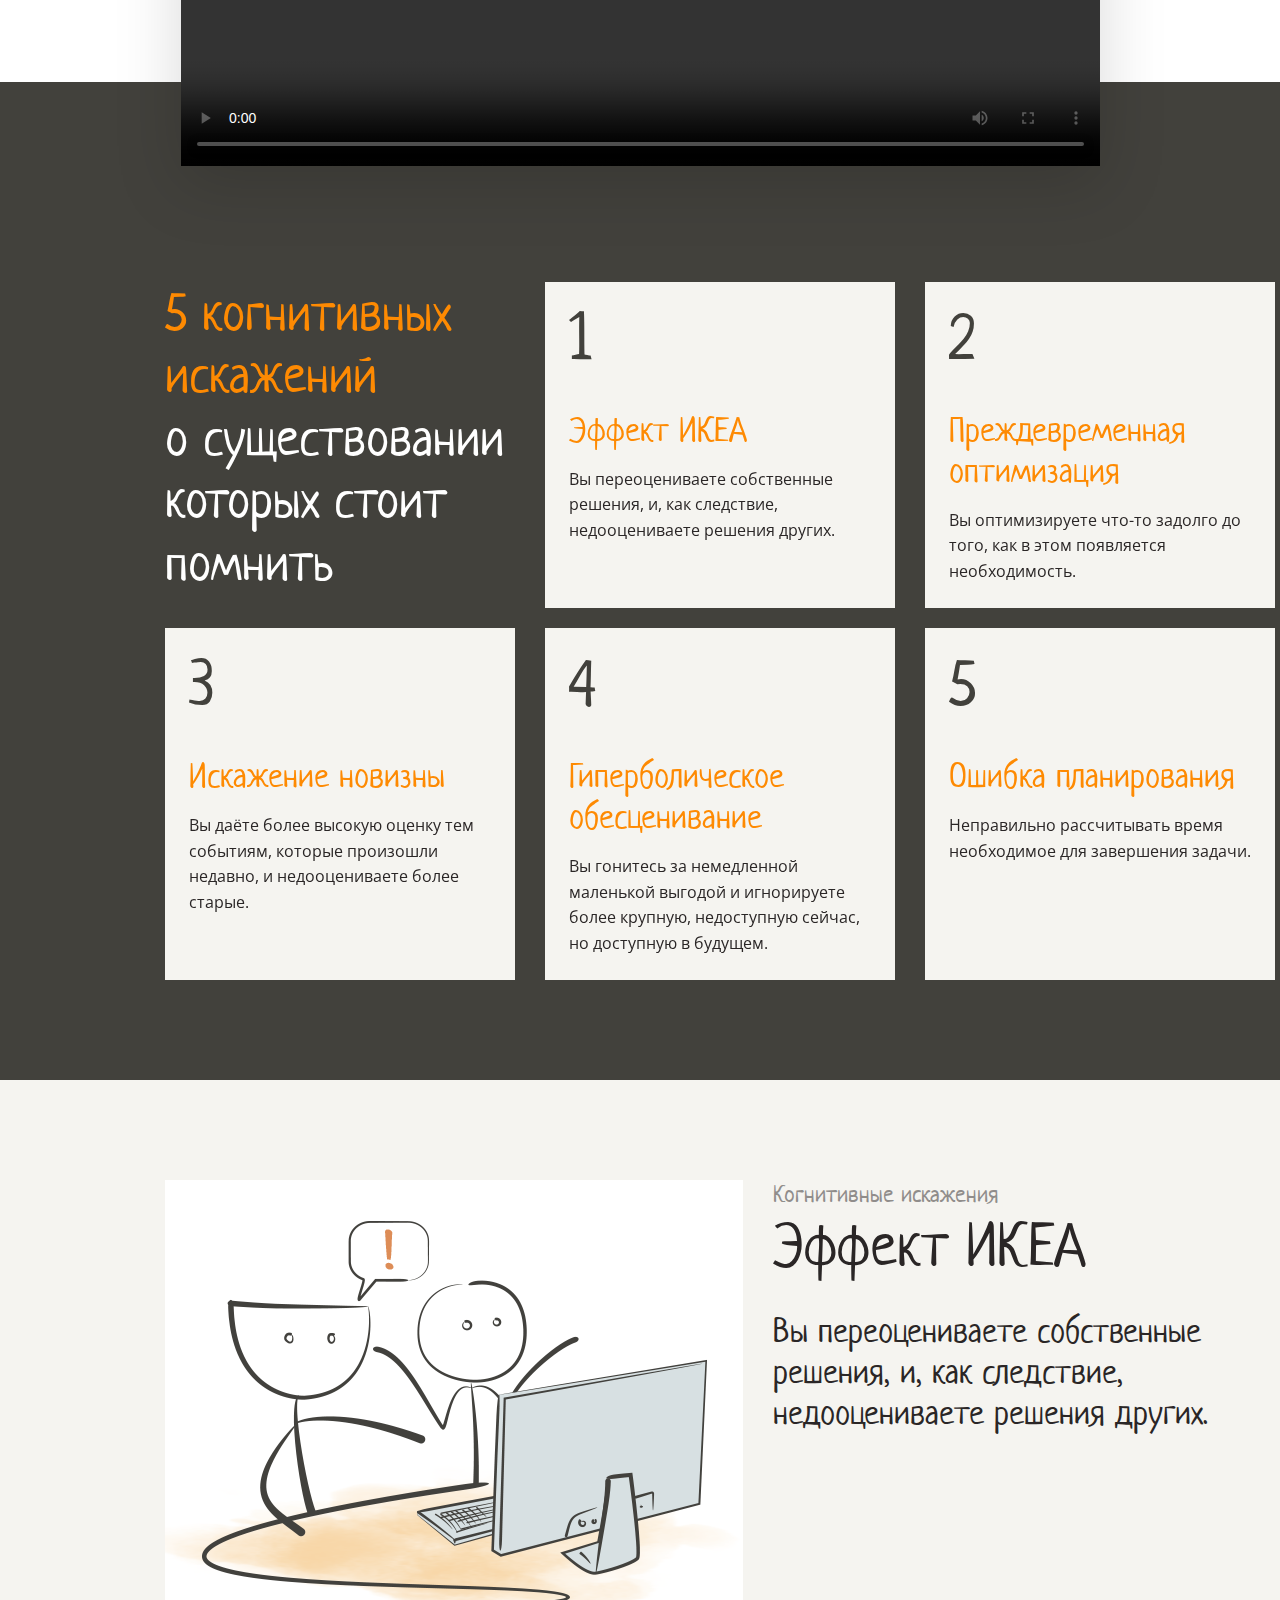
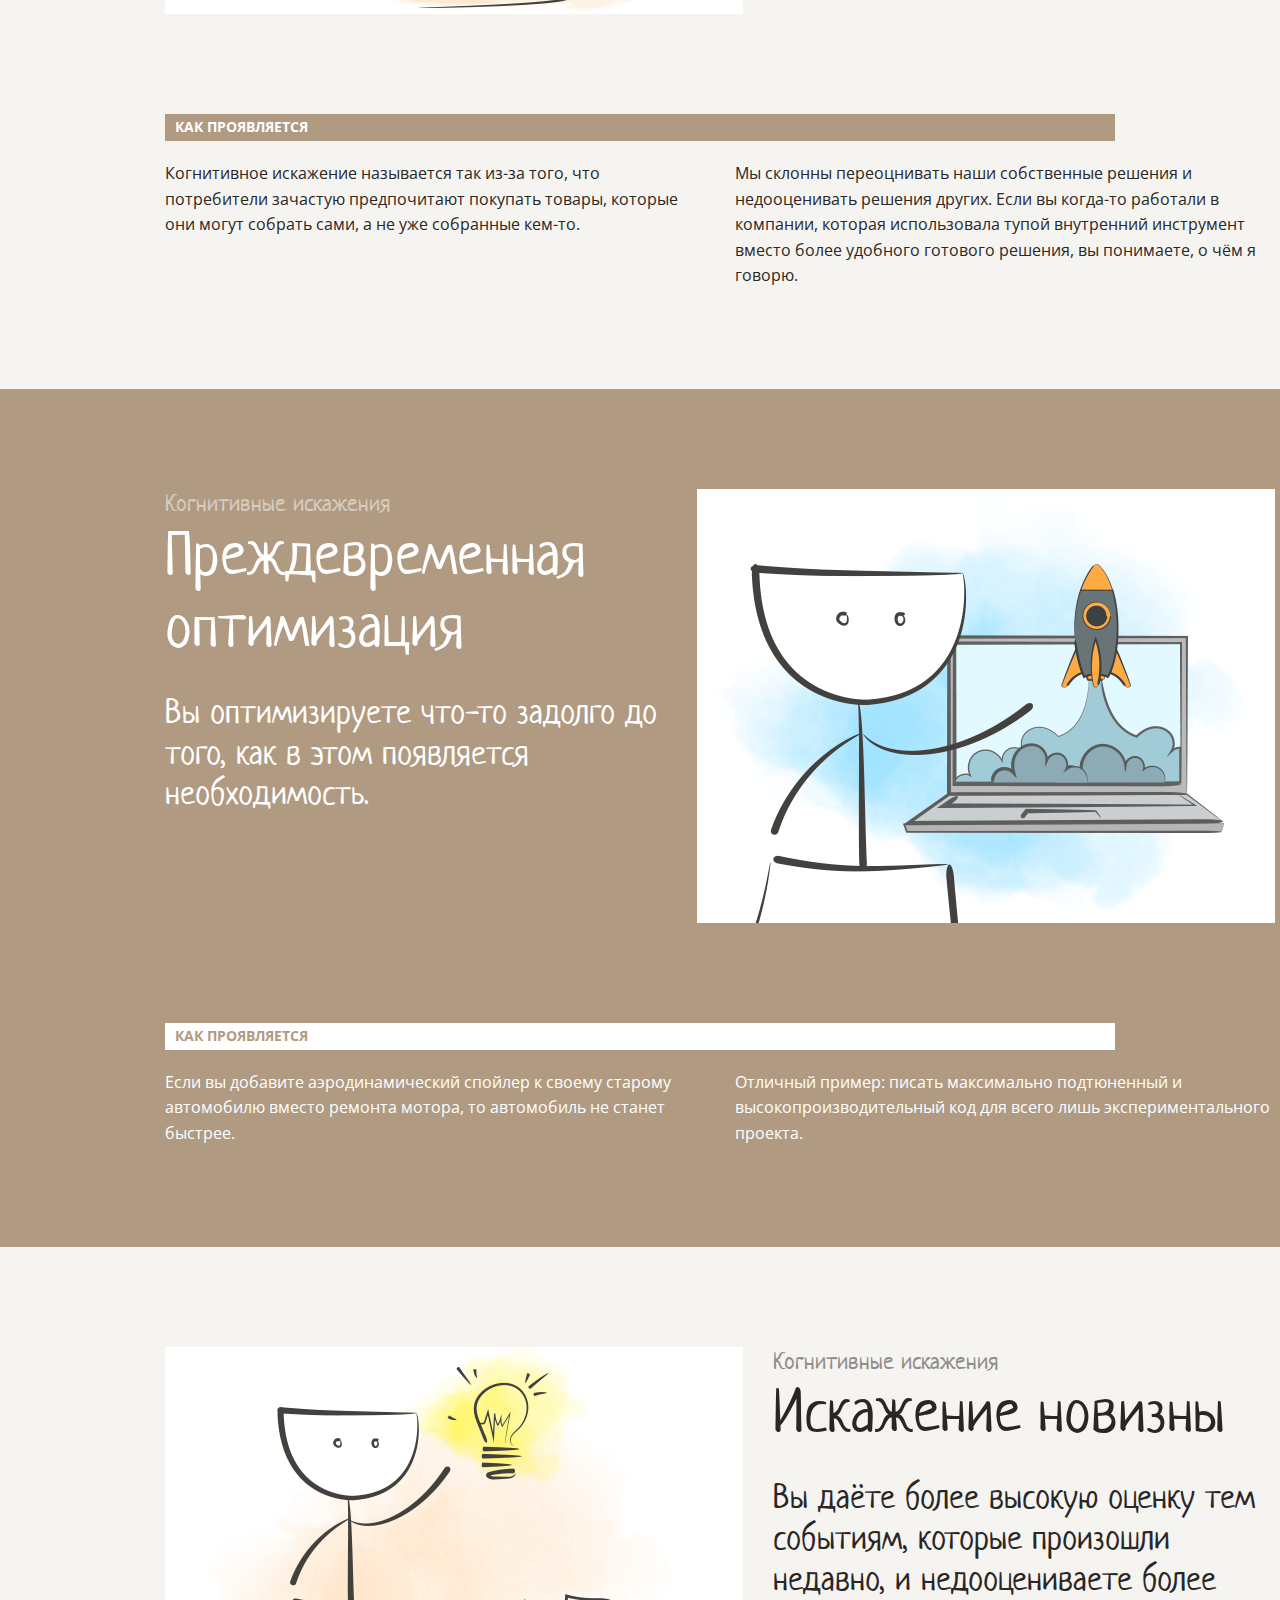
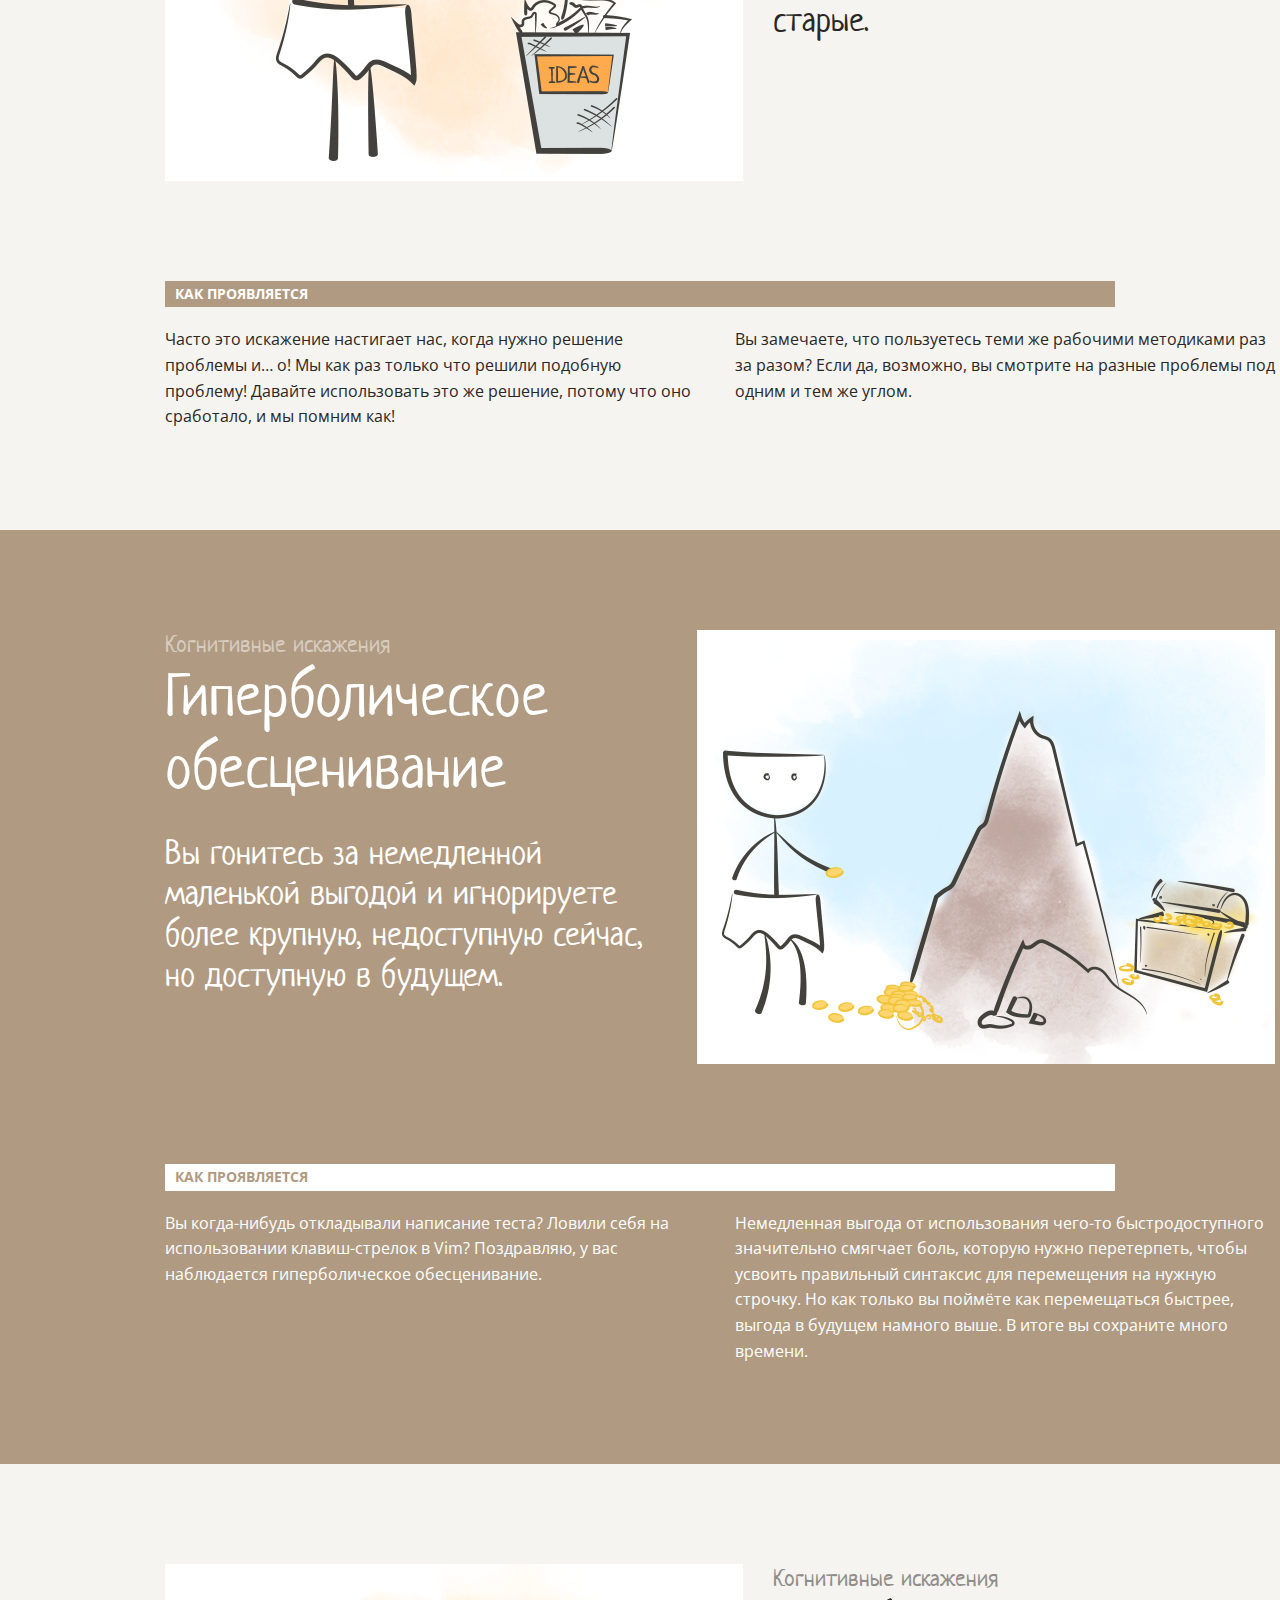
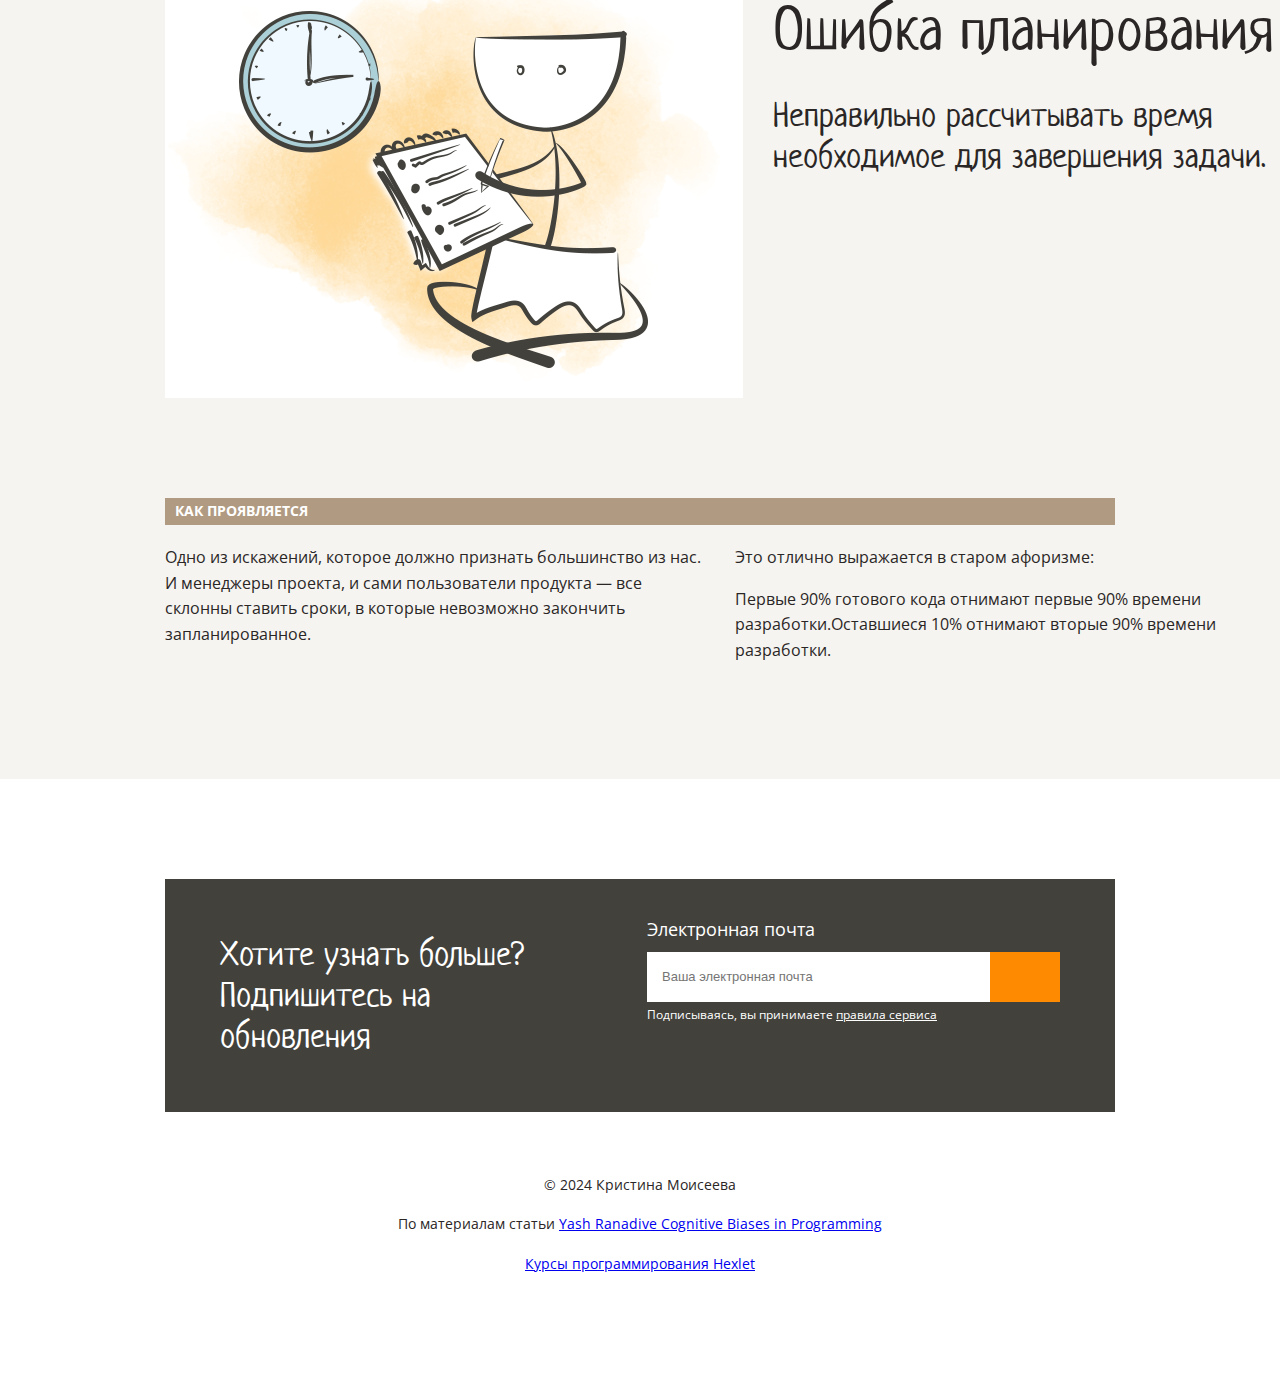
==== commit e3b043a4: "stage 47" ====
--- a/src/index.html
+++ b/src/index.html
@@ -70,16 +70,22 @@
               <p>Что такое когнитивные искажения. Petrovna Channel</p>
             </div>
             <!-- <div class="video-who-distortions"> -->
-            <iframe
+            <!-- <iframe
               class="video filter"
               width="919"
               height="517"
               src="https://www.youtube.com/embed/jie9AizBqss"
               frameborder="0"
               allowfullscreen
-            ></iframe>
+            ></iframe> -->
             <!-- <img class="video" src="img/video.jpeg" alt="video.png" /> -->
             <!-- </div> -->
+            <video
+              height="517"
+              width="919"
+              controls="controls"
+              src="https://www.youtube.com/embed/jie9AizBqss"
+            ></video>
           </div>
         </section>
       </header>
--- a/src/styles/style.css
+++ b/src/styles/style.css
@@ -153,19 +153,14 @@
   margin: 30px 0 30px 0;
 }
 
-.video {
+video {
   text-align: center;
   filter: drop-shadow(0 16px 32px rgba(0 0 0 / 15%));
   display: block;
   margin: auto;
-  /* height: 569px;
-  width: 919px; */
   padding-bottom: 16px;
 }
-/* .filter {
-  filter: drop-shadow(0 16px 32px rgba(0 0 0 / 15%));
-  z-index: 4;
-} */
+
 /*                                 третья секиця                                     */
 #navigation {
   padding-top: 100px;
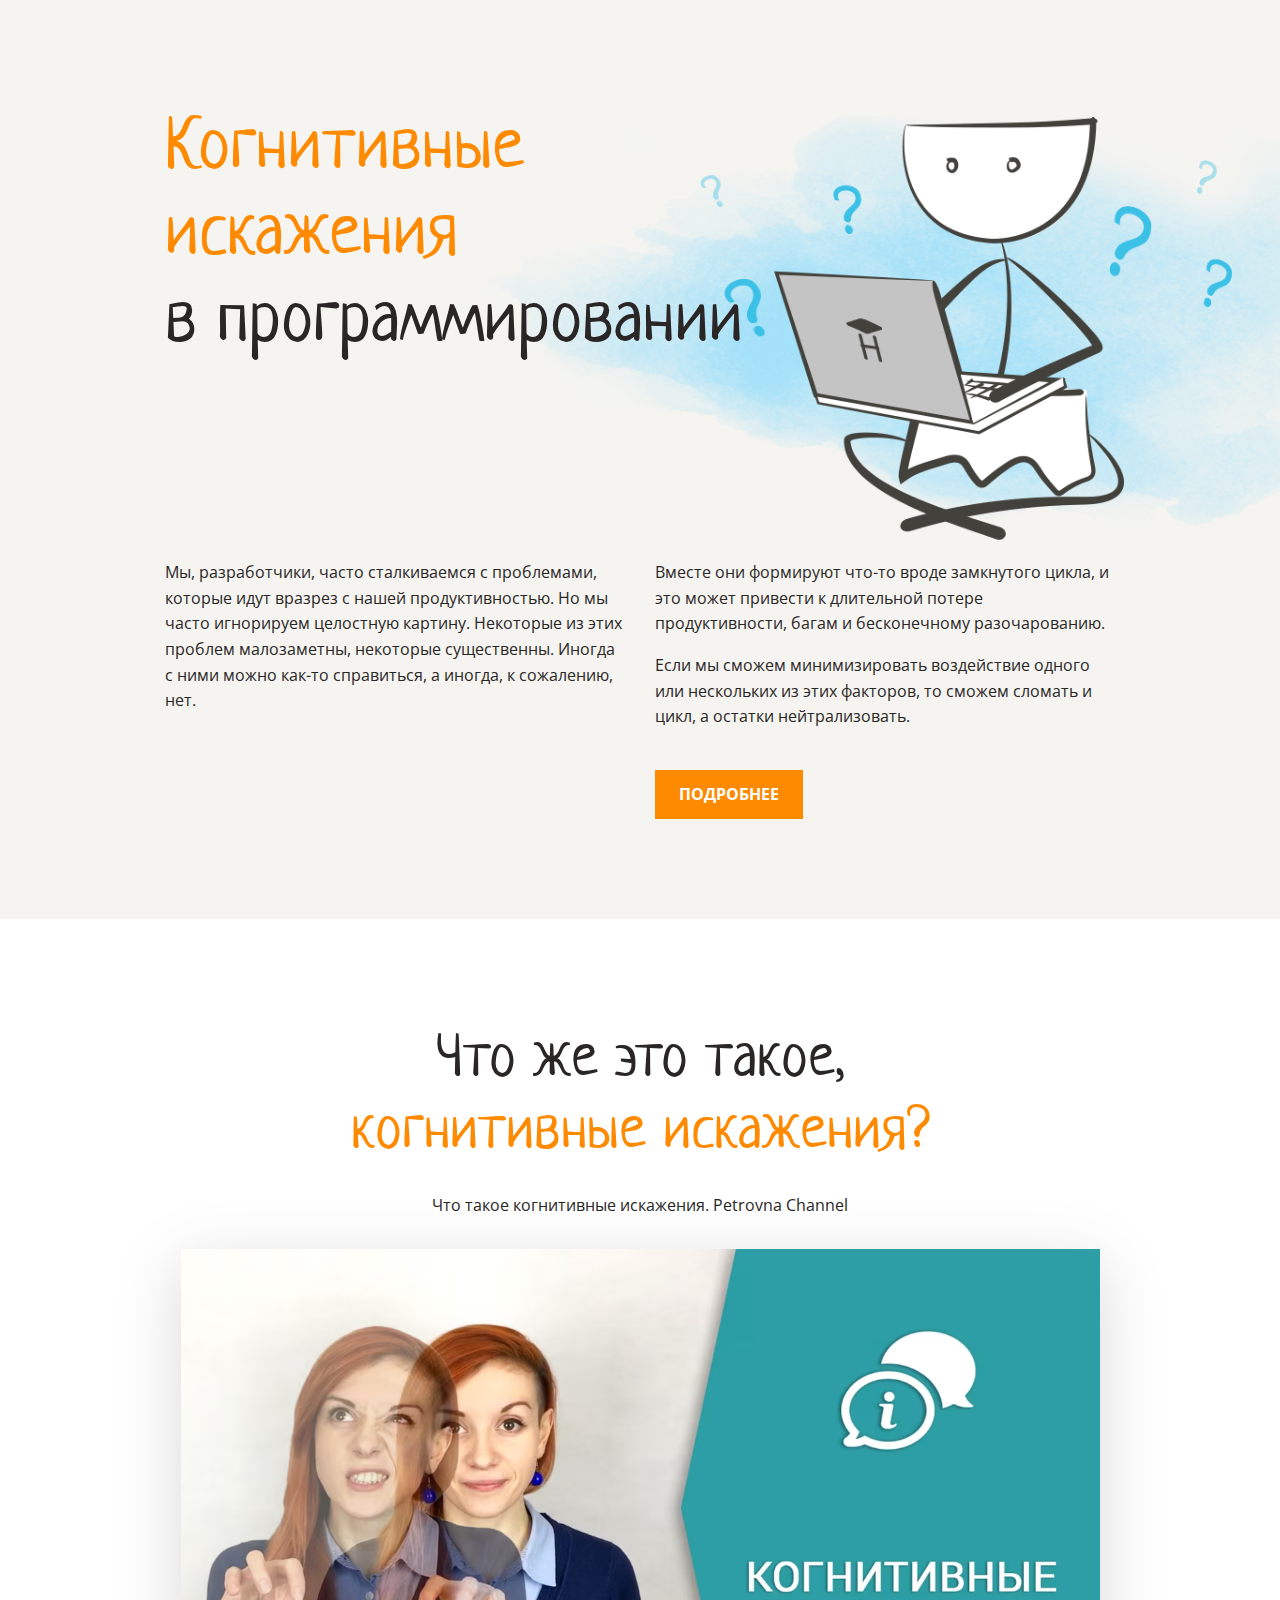
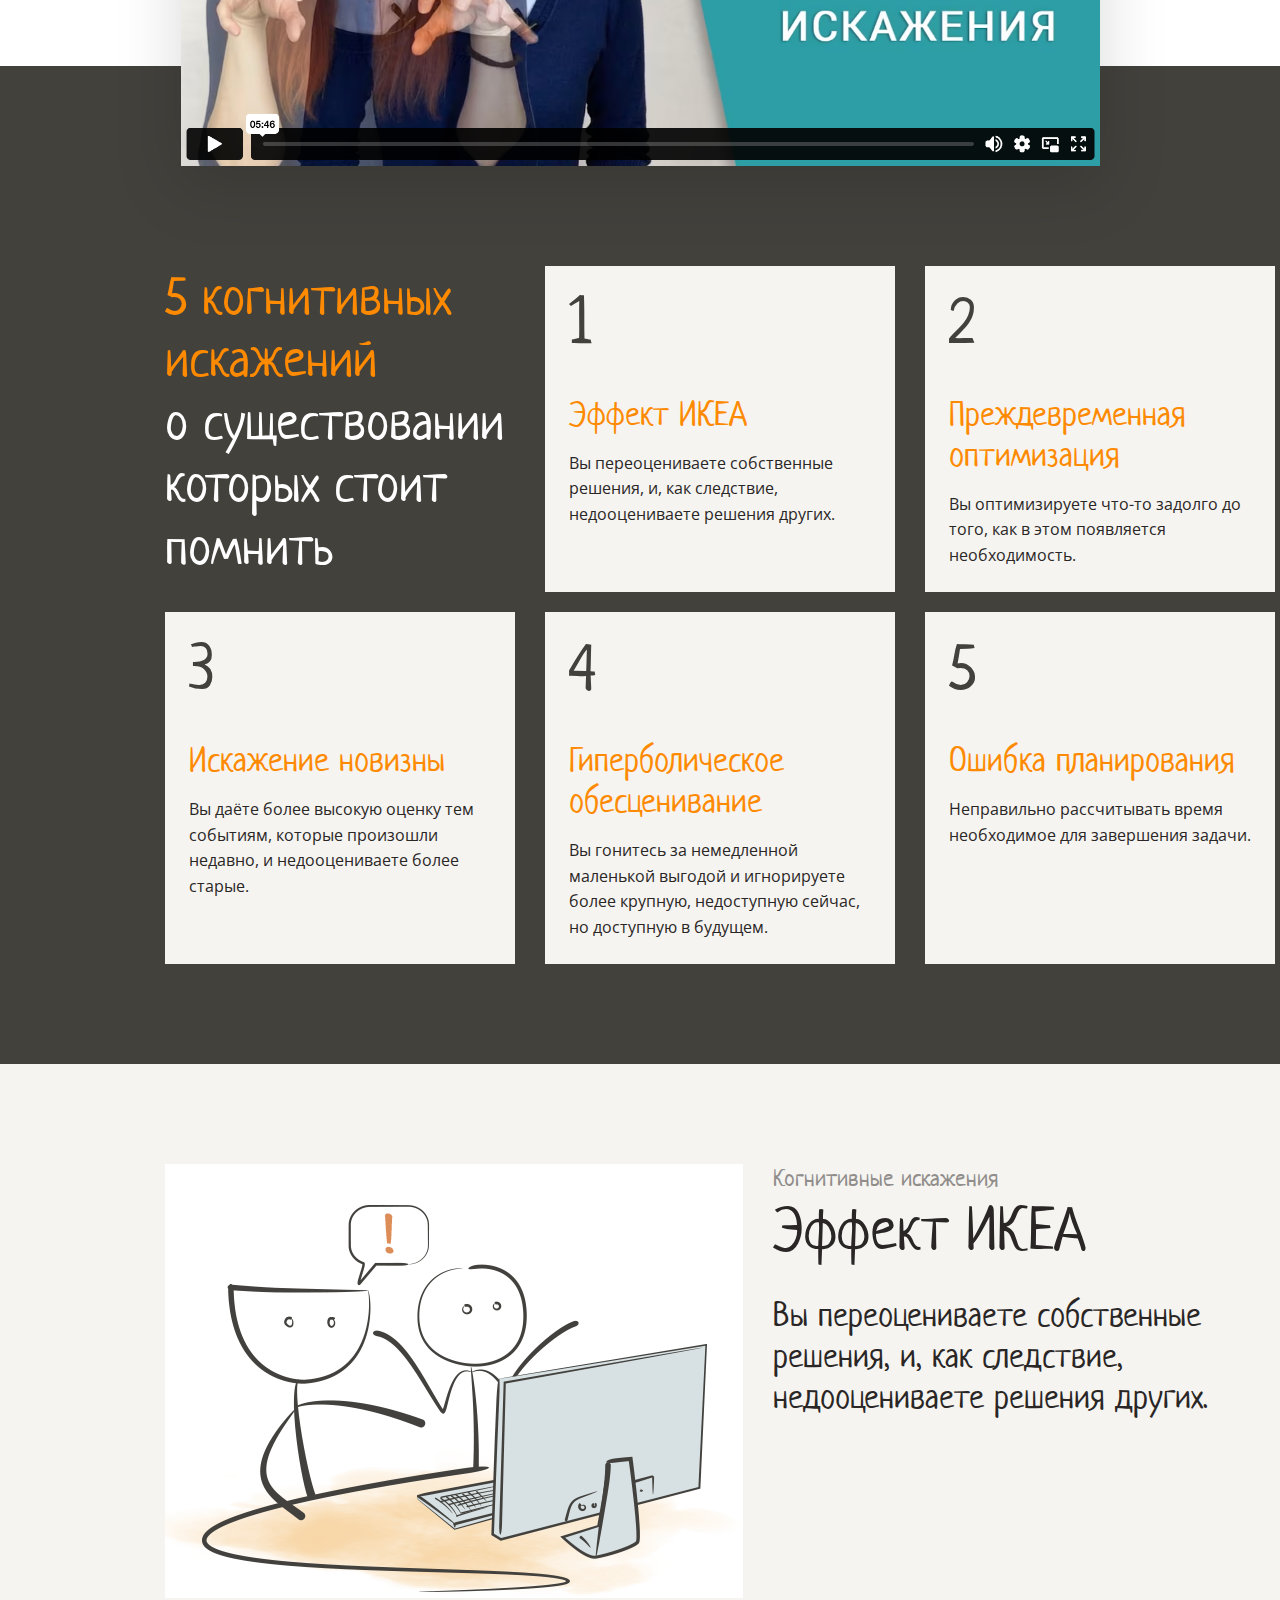
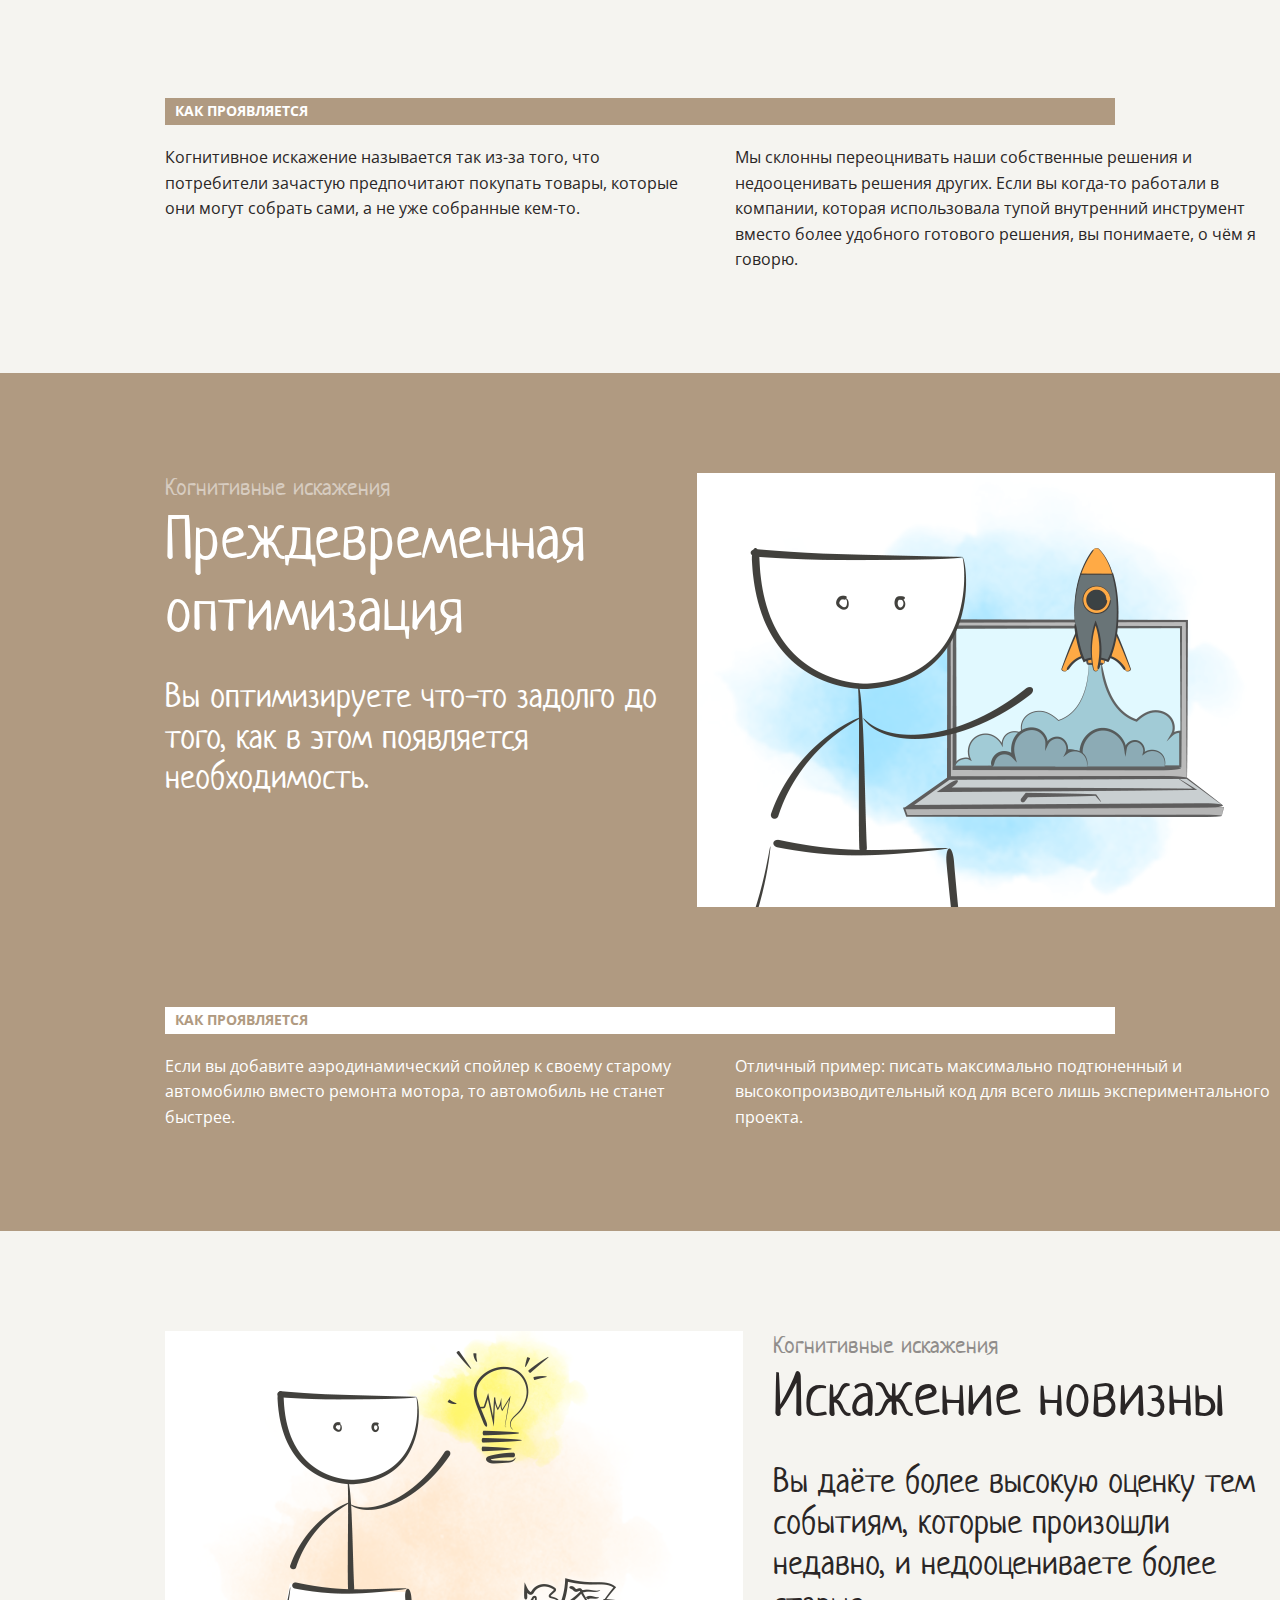
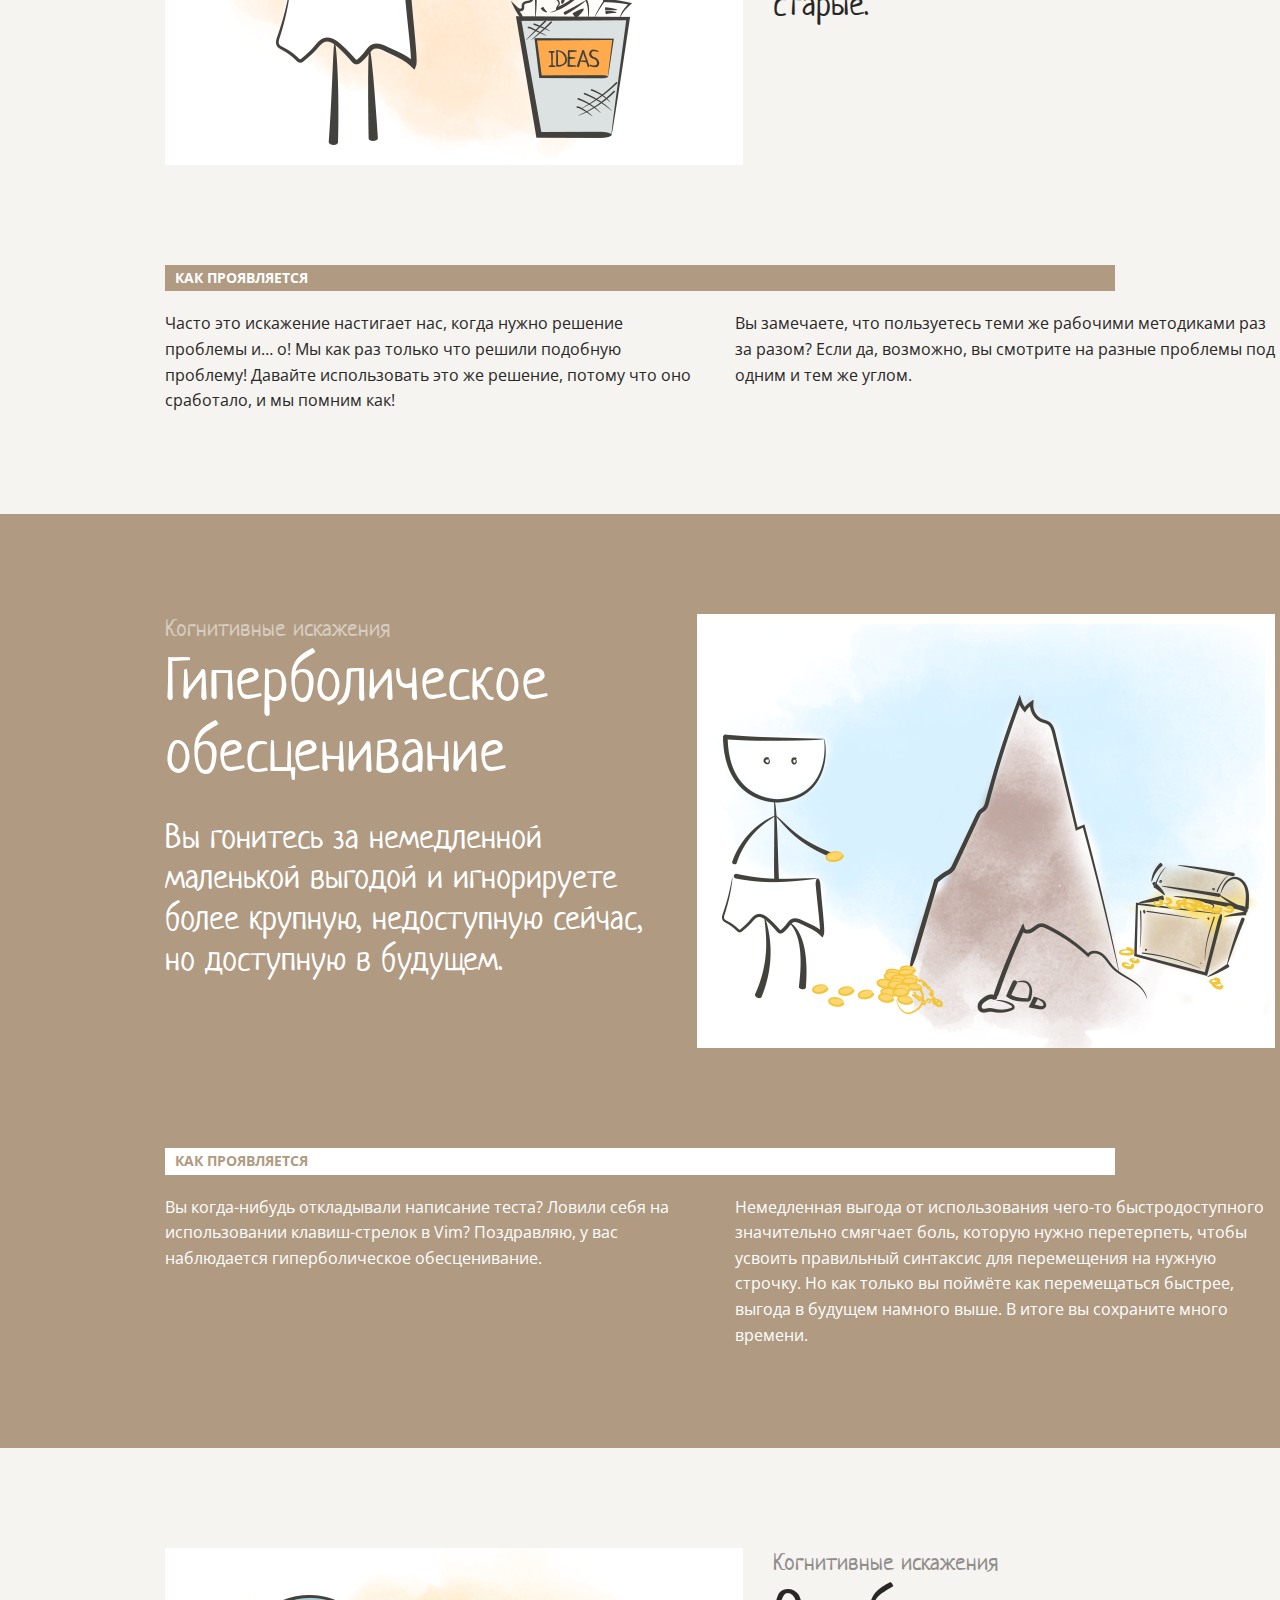
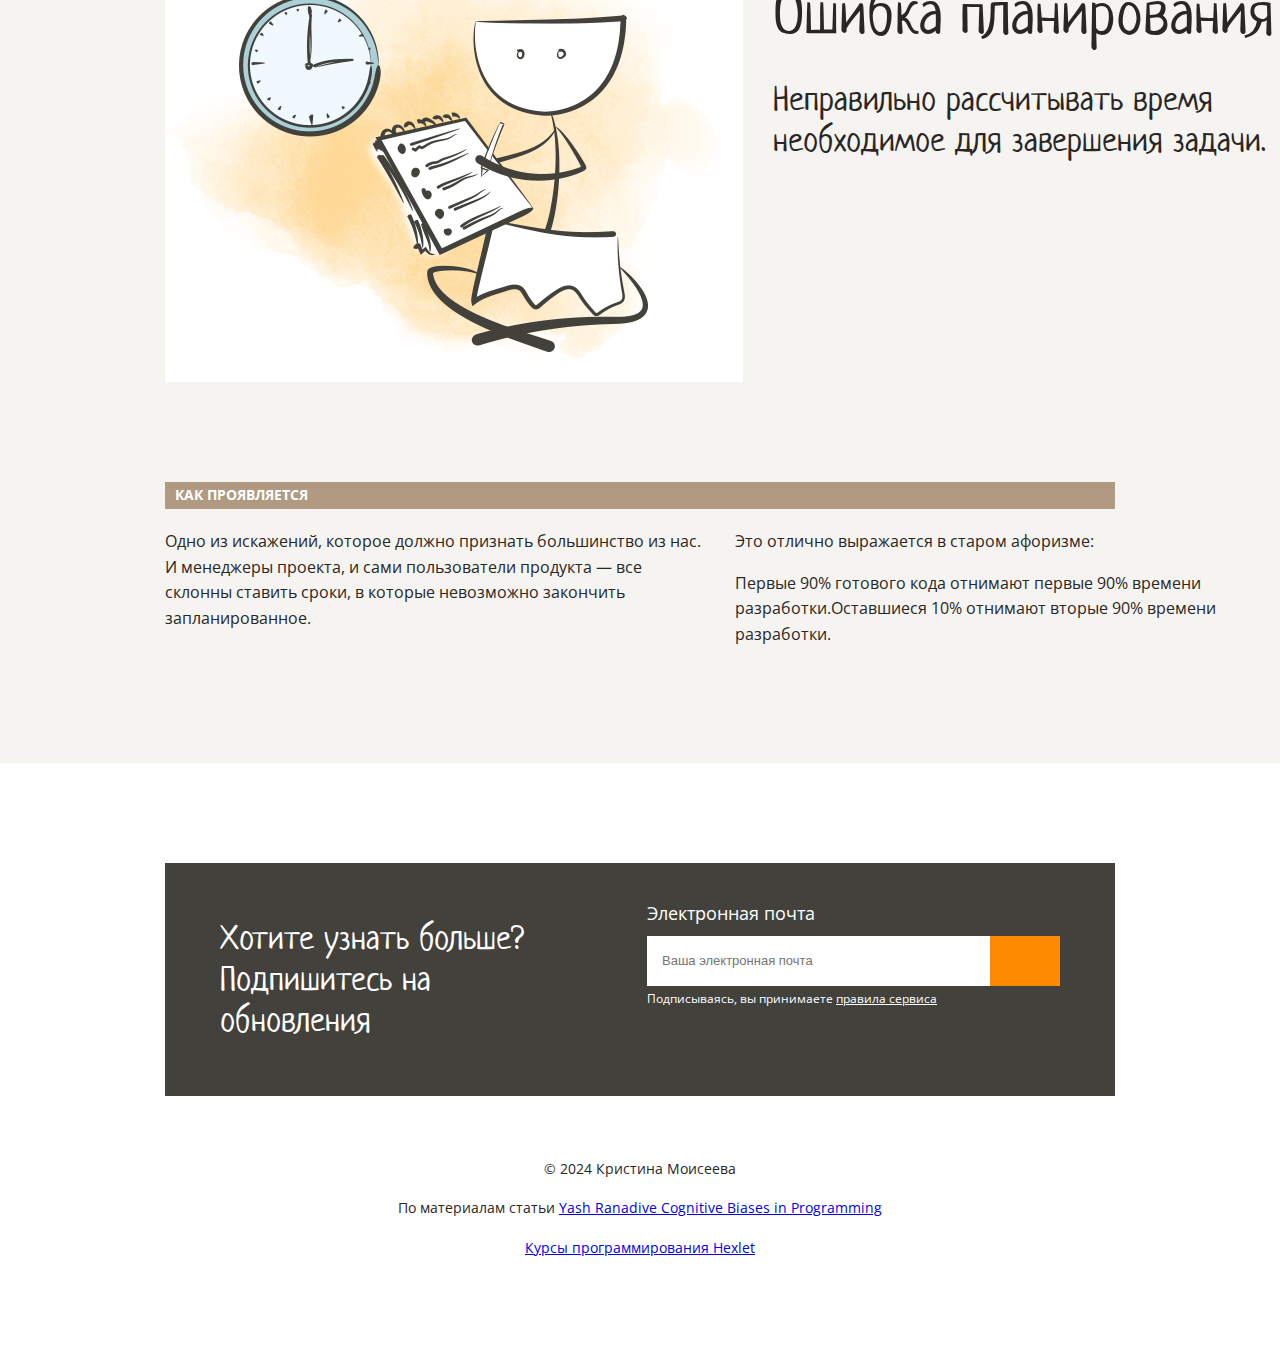
==== commit 72073bc0: "stage 49" ====
--- a/src/index.html
+++ b/src/index.html
@@ -78,14 +78,14 @@
               frameborder="0"
               allowfullscreen
             ></iframe> -->
-            <!-- <img class="video" src="img/video.jpeg" alt="video.png" /> -->
+            <img class="video" src="img/image.png" alt="video.png" />
             <!-- </div> -->
-            <video
+            <!-- <video
               height="517"
               width="919"
               controls="controls"
               src="https://www.youtube.com/embed/jie9AizBqss"
-            ></video>
+            ></video> -->
           </div>
         </section>
       </header>
--- a/src/styles/style.css
+++ b/src/styles/style.css
@@ -153,12 +153,13 @@
   margin: 30px 0 30px 0;
 }
 
-video {
+.video {
   text-align: center;
   filter: drop-shadow(0 16px 32px rgba(0 0 0 / 15%));
   display: block;
   margin: auto;
-  padding-bottom: 16px;
+  height: 517px;
+  width: 919px;
 }
 
 /*                                 третья секиця                                     */
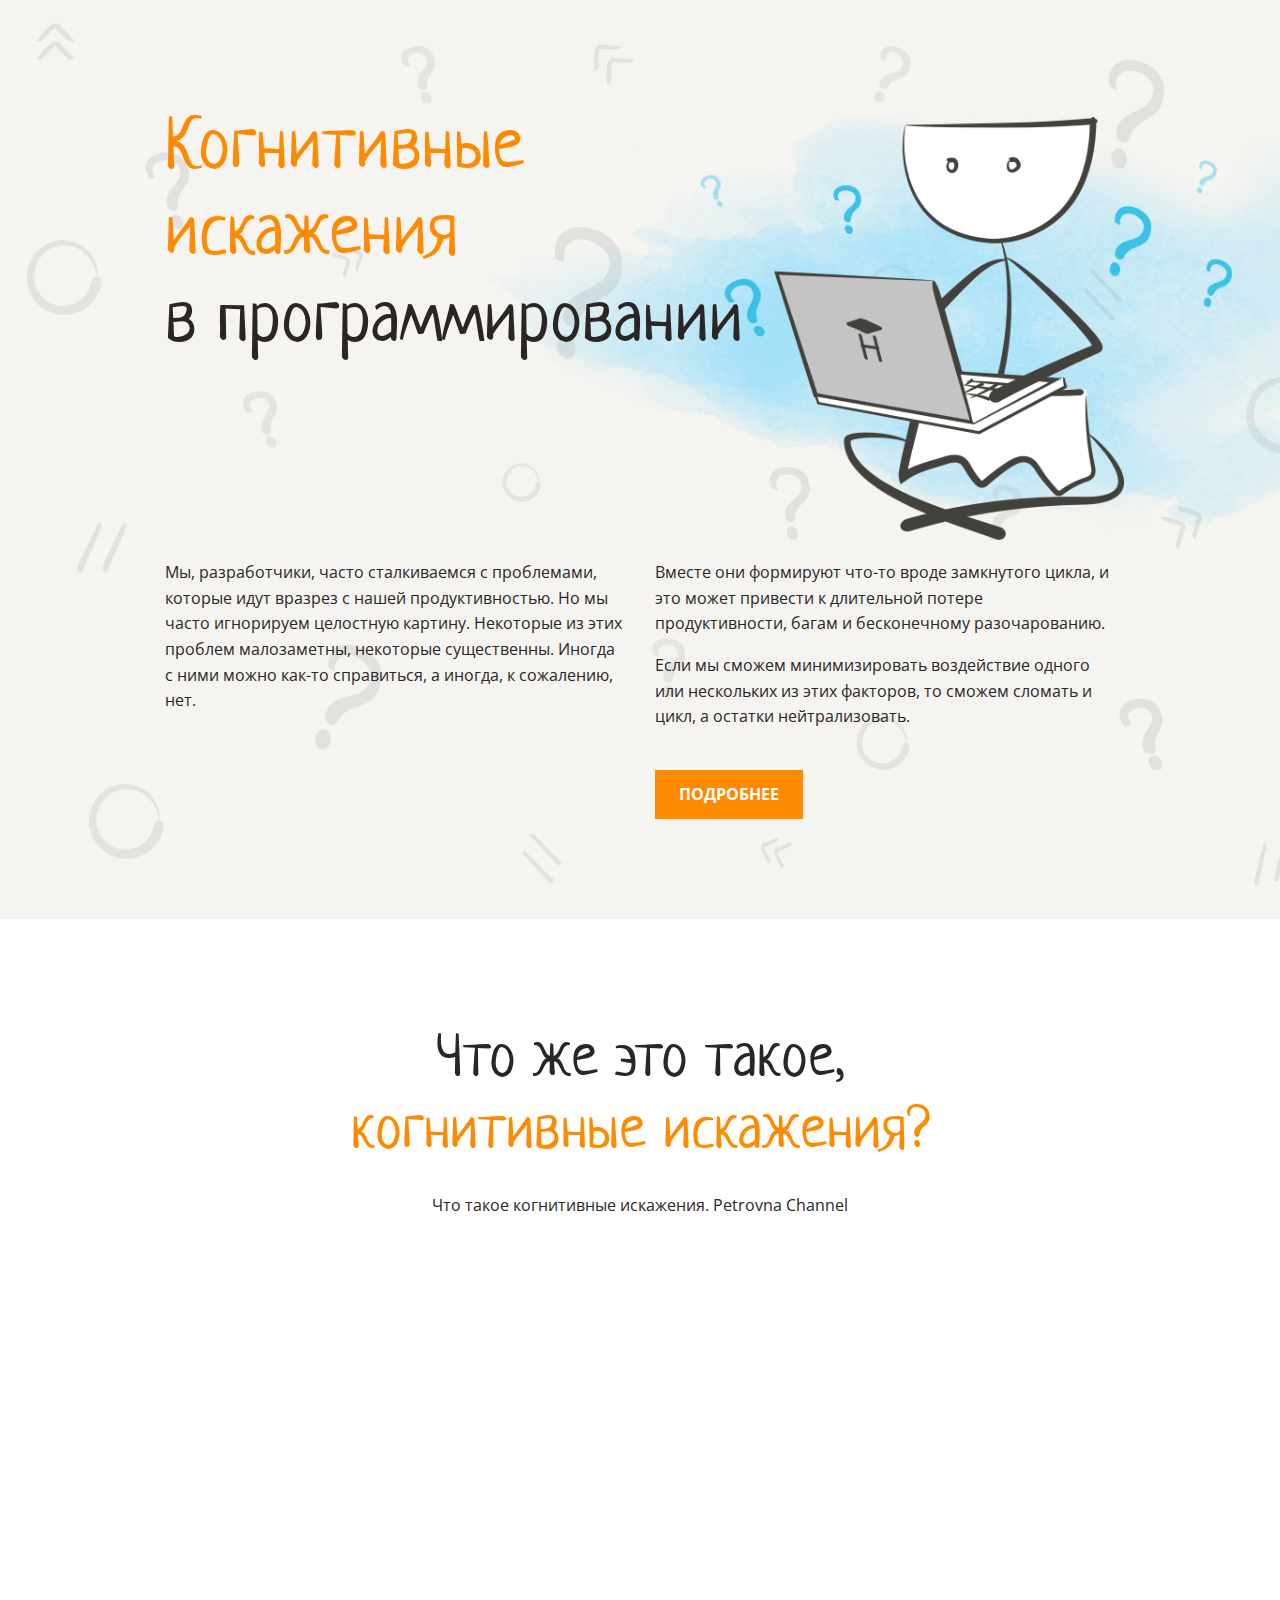
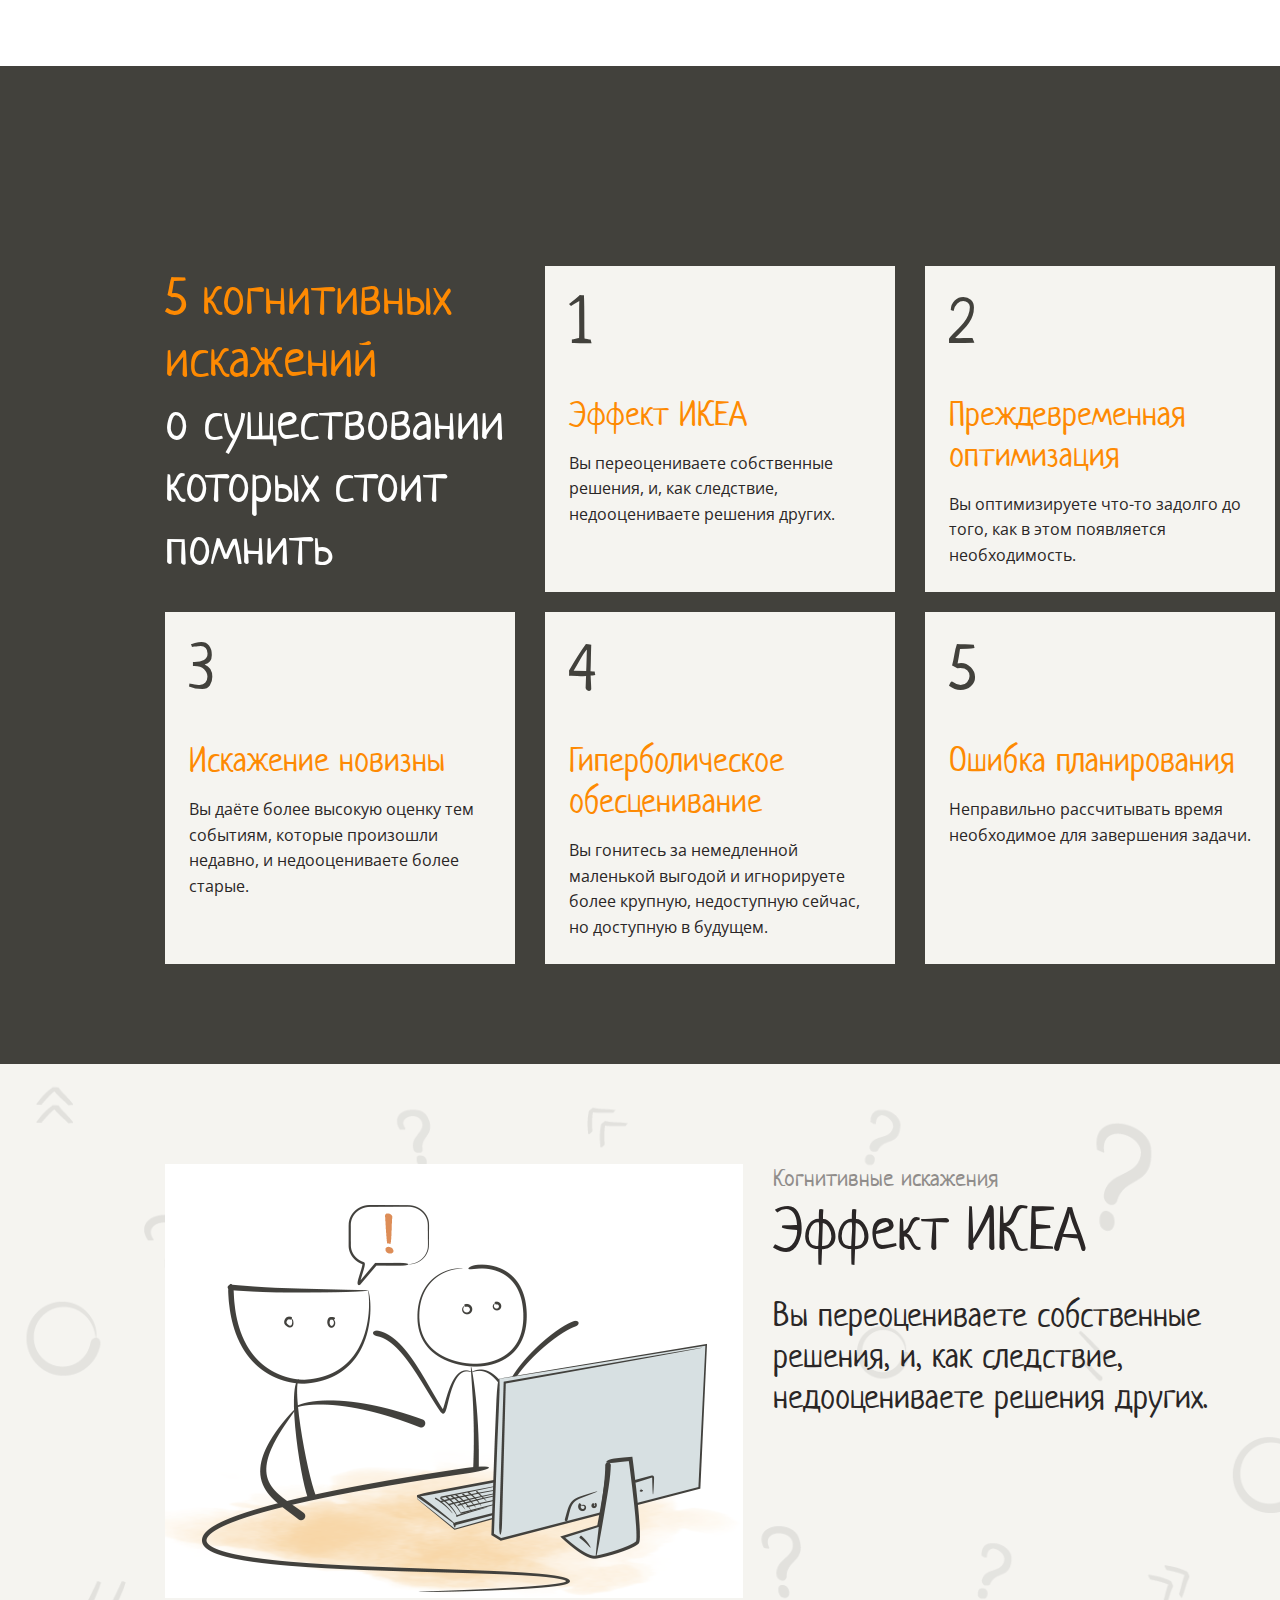
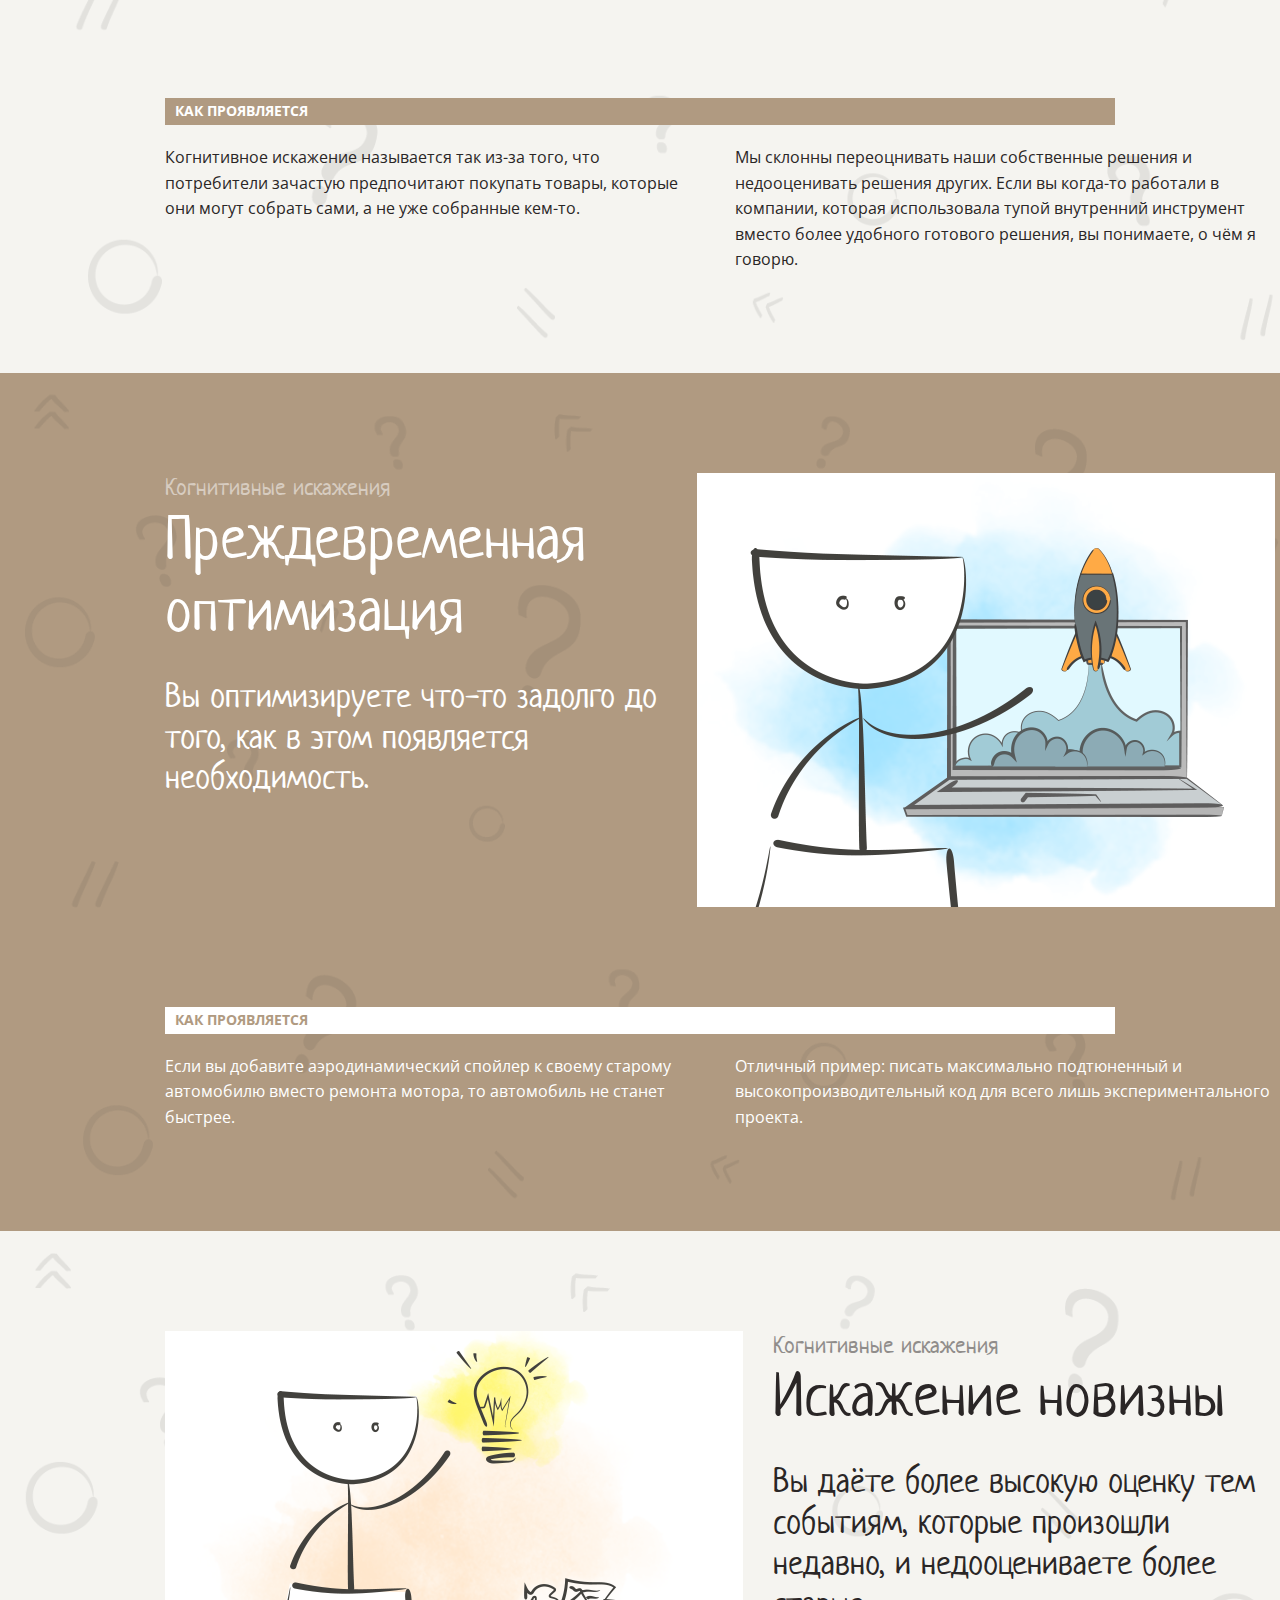
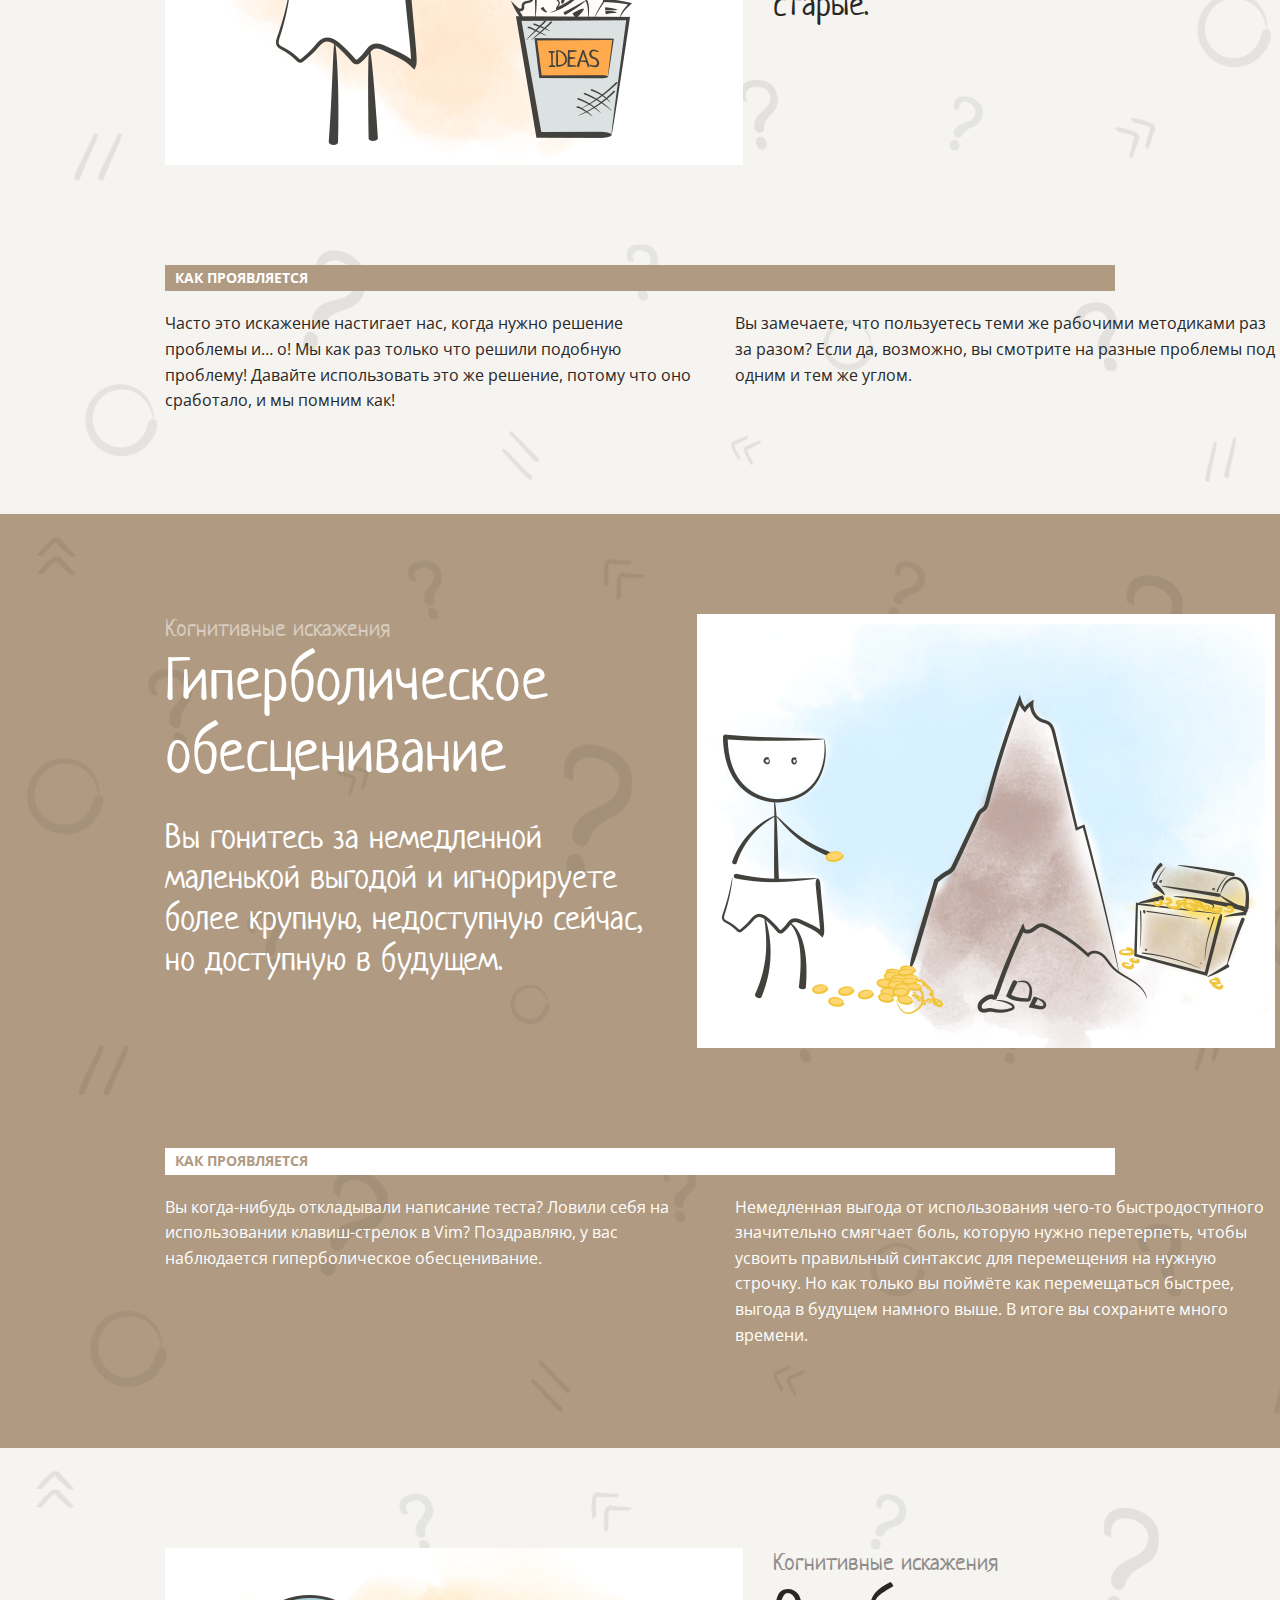
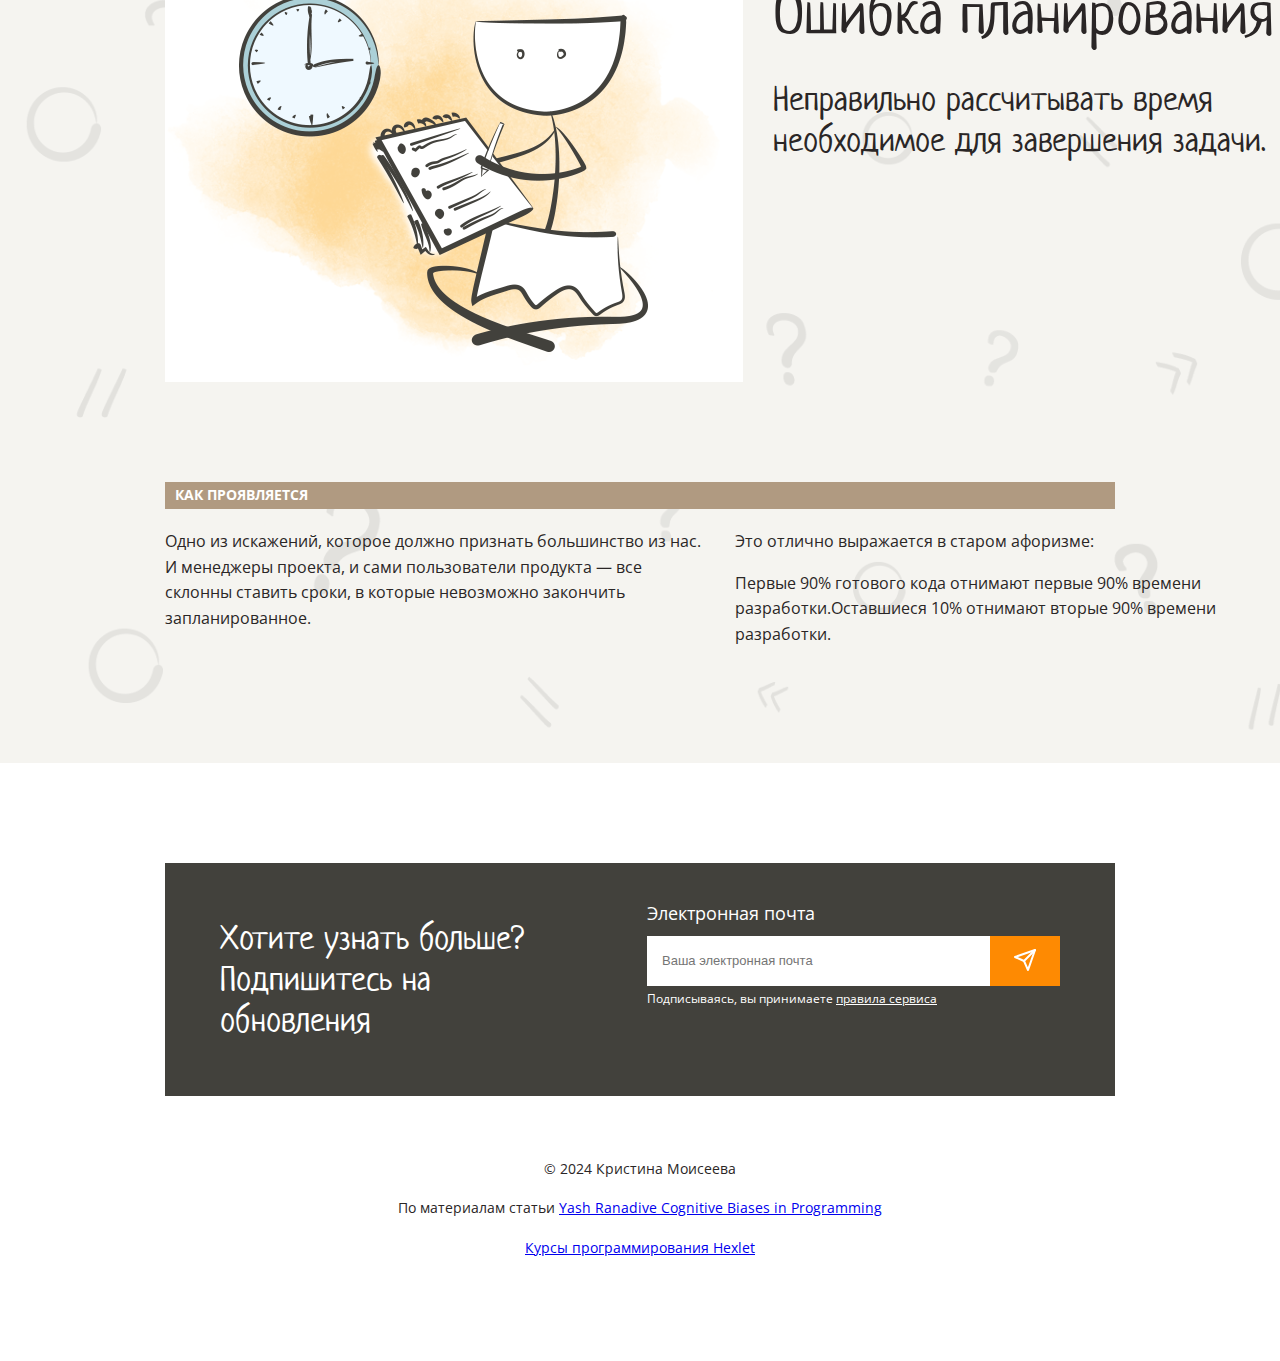
==== commit 47d5c0c8: "stage 52" ====
--- a/src/index.html
+++ b/src/index.html
@@ -57,35 +57,21 @@
 
     <main>
       <header>
-        <section id="answer-height">
+        <section id="preview-image">
           <div clas="content content-one">
             <div class="title-who-distortions">
-              <!-- <h1>
-              Что же это такое,<br /><span class="orange"
-                >когнитивные искажения?</span
-              >
-            </h1> -->
               <h1>Что же это такое,</h1>
               <h1 class="orange">когнитивные искажения?</h1>
               <p>Что такое когнитивные искажения. Petrovna Channel</p>
             </div>
-            <!-- <div class="video-who-distortions"> -->
-            <!-- <iframe
+            <iframe
               class="video filter"
               width="919"
               height="517"
               src="https://www.youtube.com/embed/jie9AizBqss"
               frameborder="0"
               allowfullscreen
-            ></iframe> -->
-            <img class="video" src="img/image.png" alt="video.png" />
-            <!-- </div> -->
-            <!-- <video
-              height="517"
-              width="919"
-              controls="controls"
-              src="https://www.youtube.com/embed/jie9AizBqss"
-            ></video> -->
+            ></iframe>
           </div>
         </section>
       </header>
--- a/src/styles/style.css
+++ b/src/styles/style.css
@@ -52,7 +52,7 @@
 }
 .background-image::before {
   content: "";
-  background-image: url(img/background.png);
+  background-image: url(../img/background.png);
   width: 100%;
   position: absolute;
   left: 0;
@@ -137,7 +137,7 @@
 header {
   z-index: 2;
 }
-#answer-height {
+#preview-image {
   position: relative;
   padding-top: 100px;
   margin-bottom: -100px;
@@ -365,7 +365,7 @@
   margin: 0;
 }
 button::before {
-  content: url(img/send.svg);
+  content: url(../img/send.svg);
   /* background: url(../img/send.svg); */
   width: 70px;
   height: 50px;
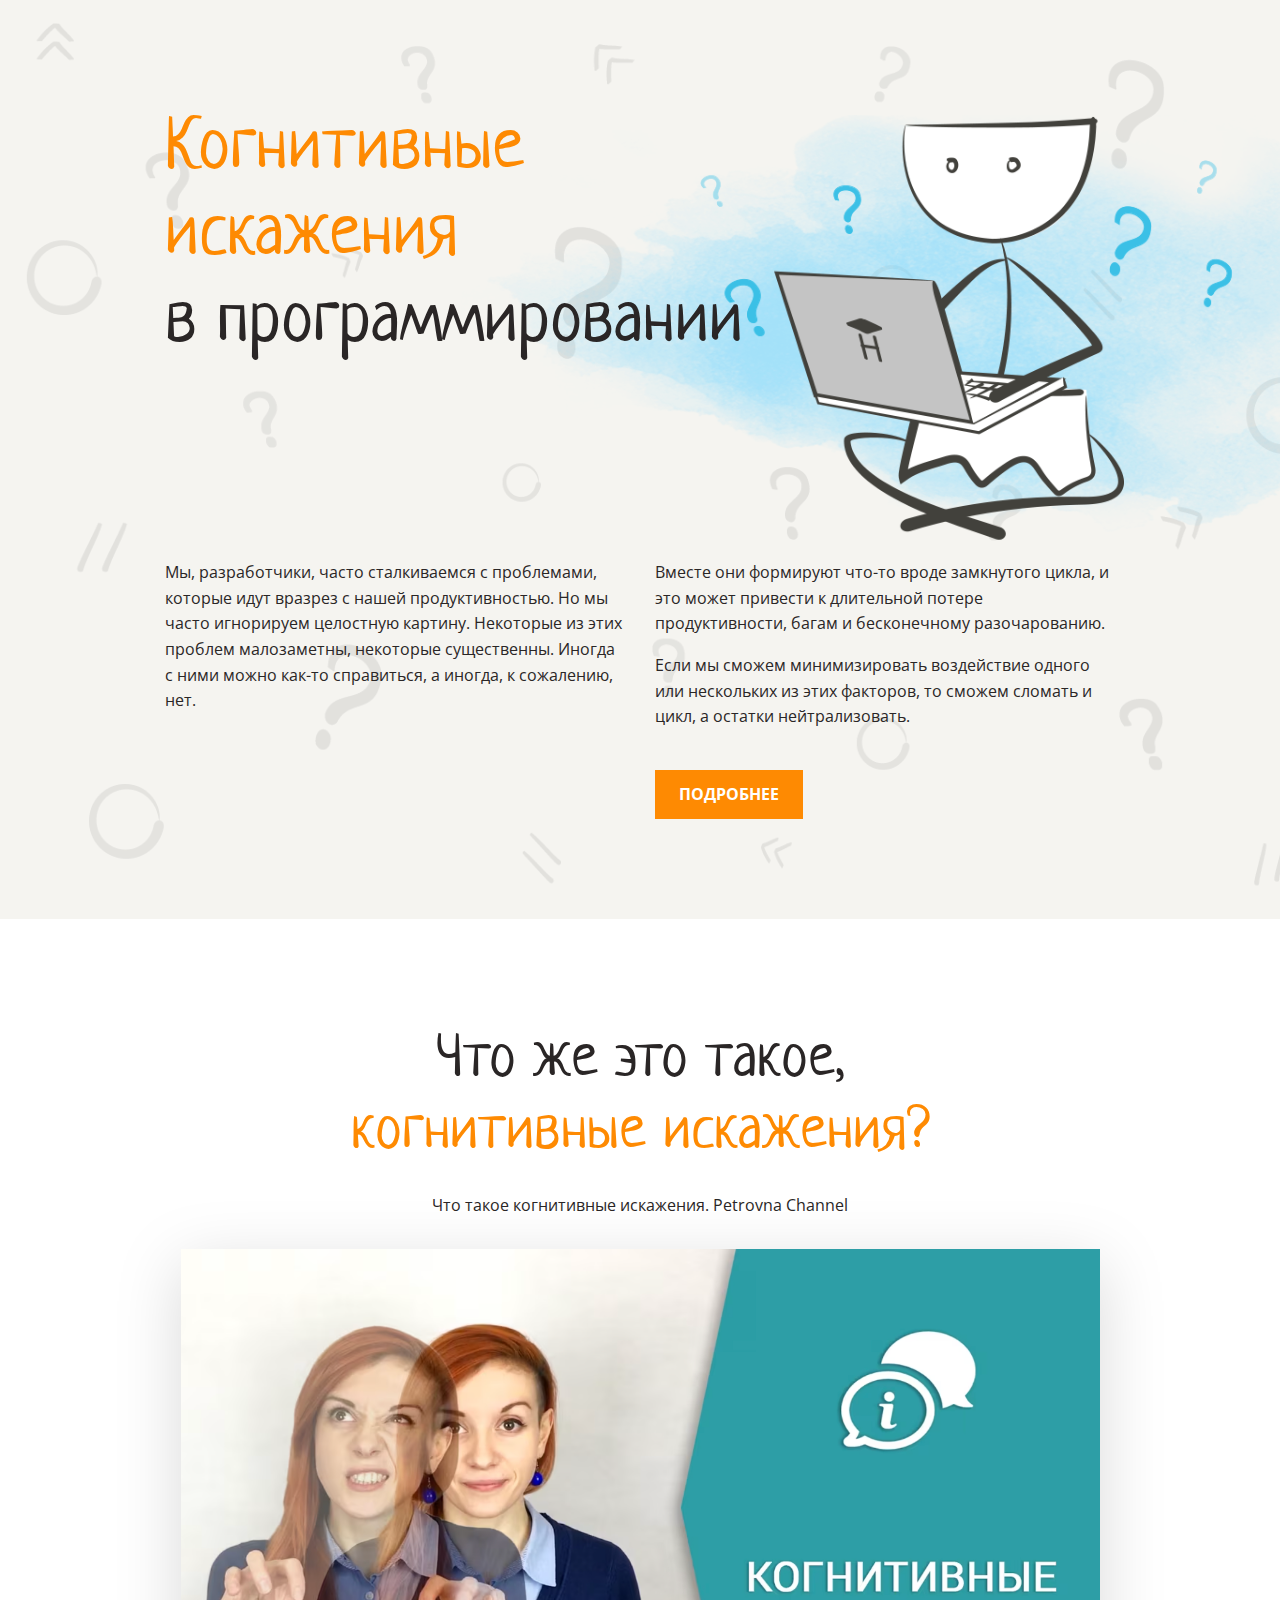
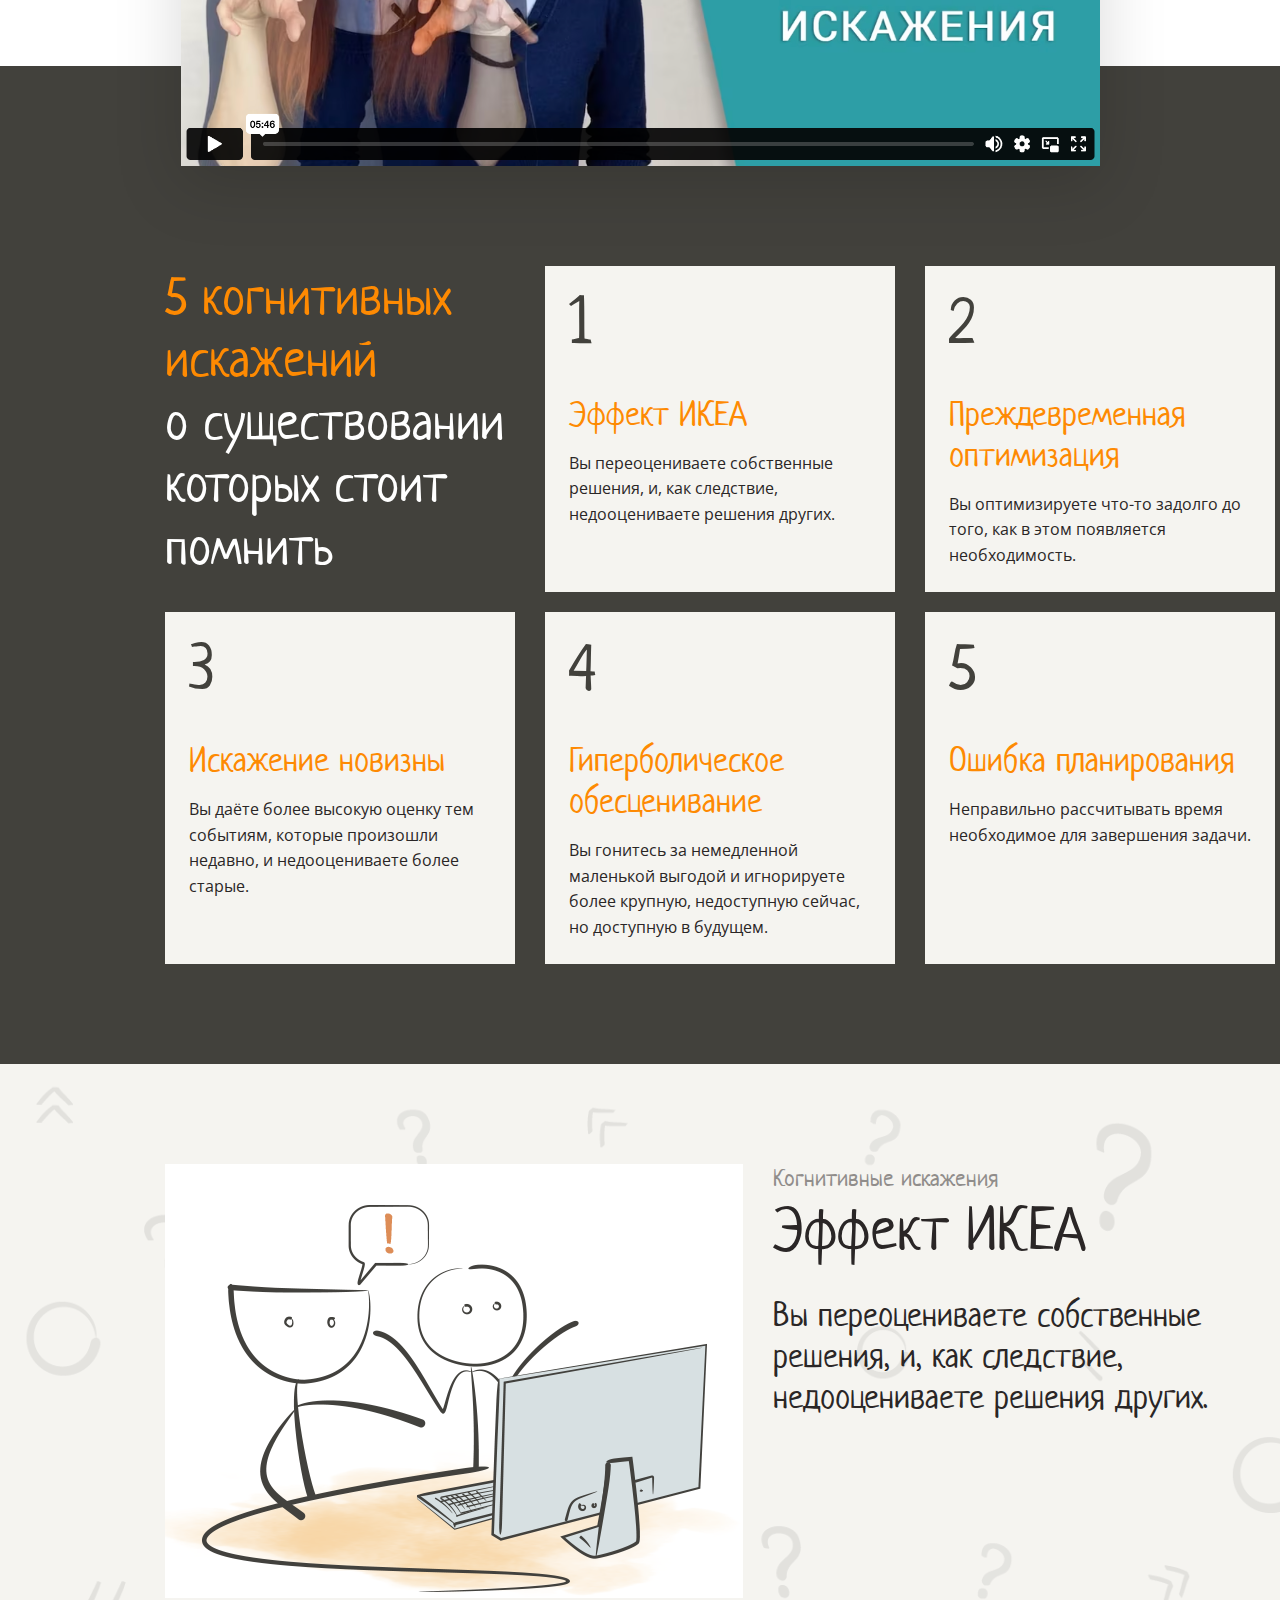
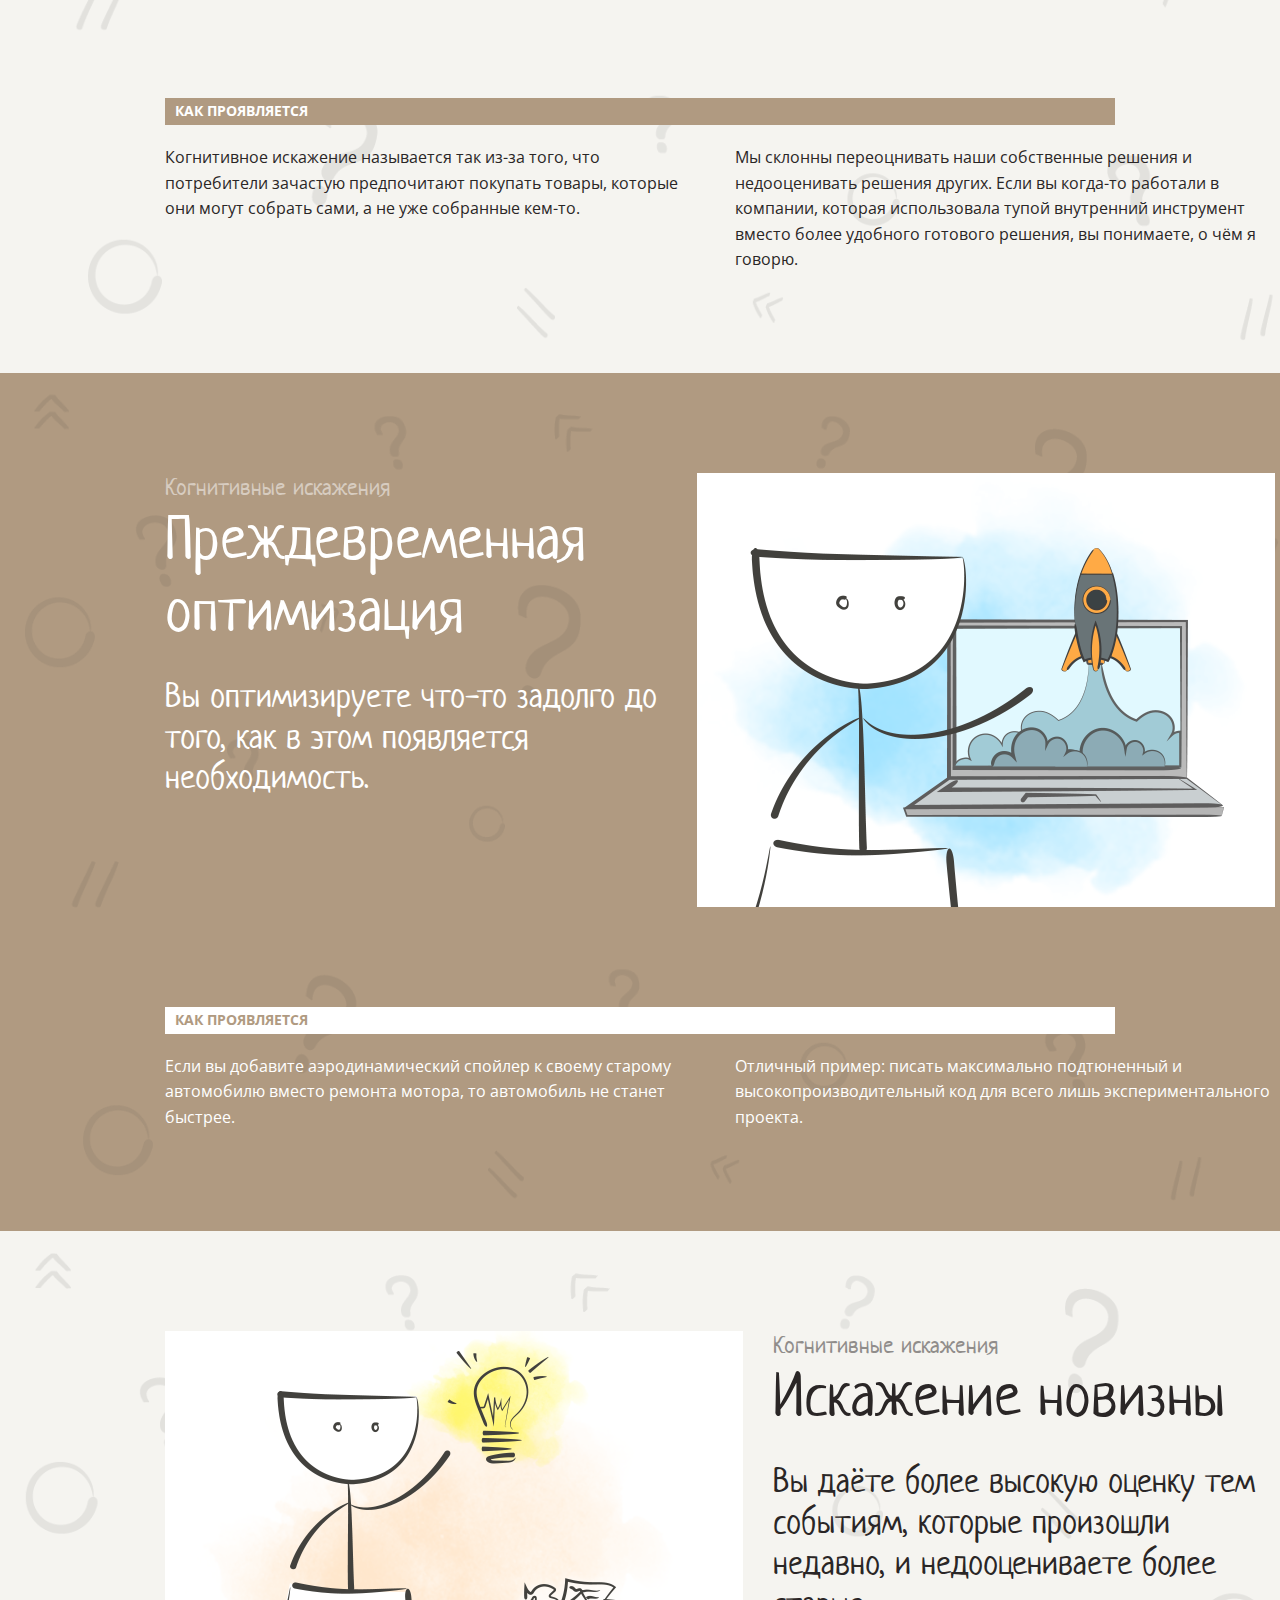
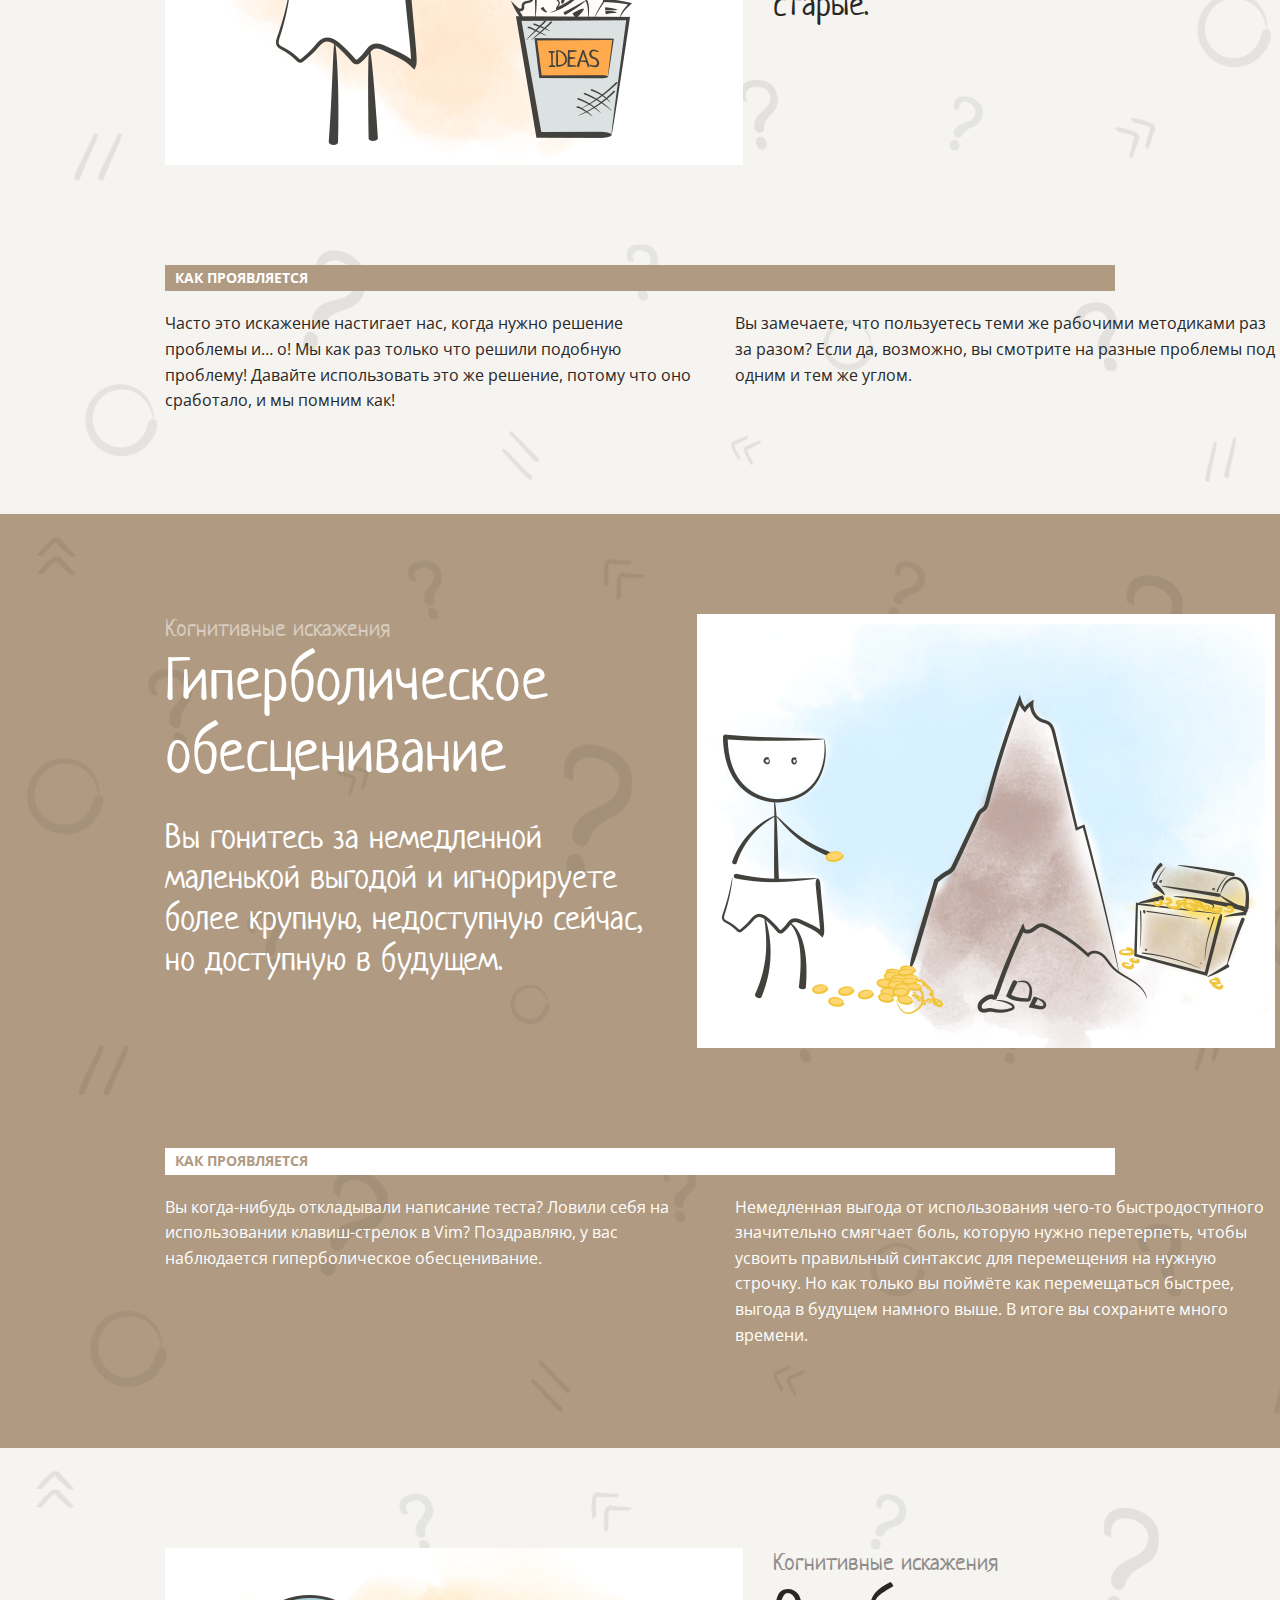
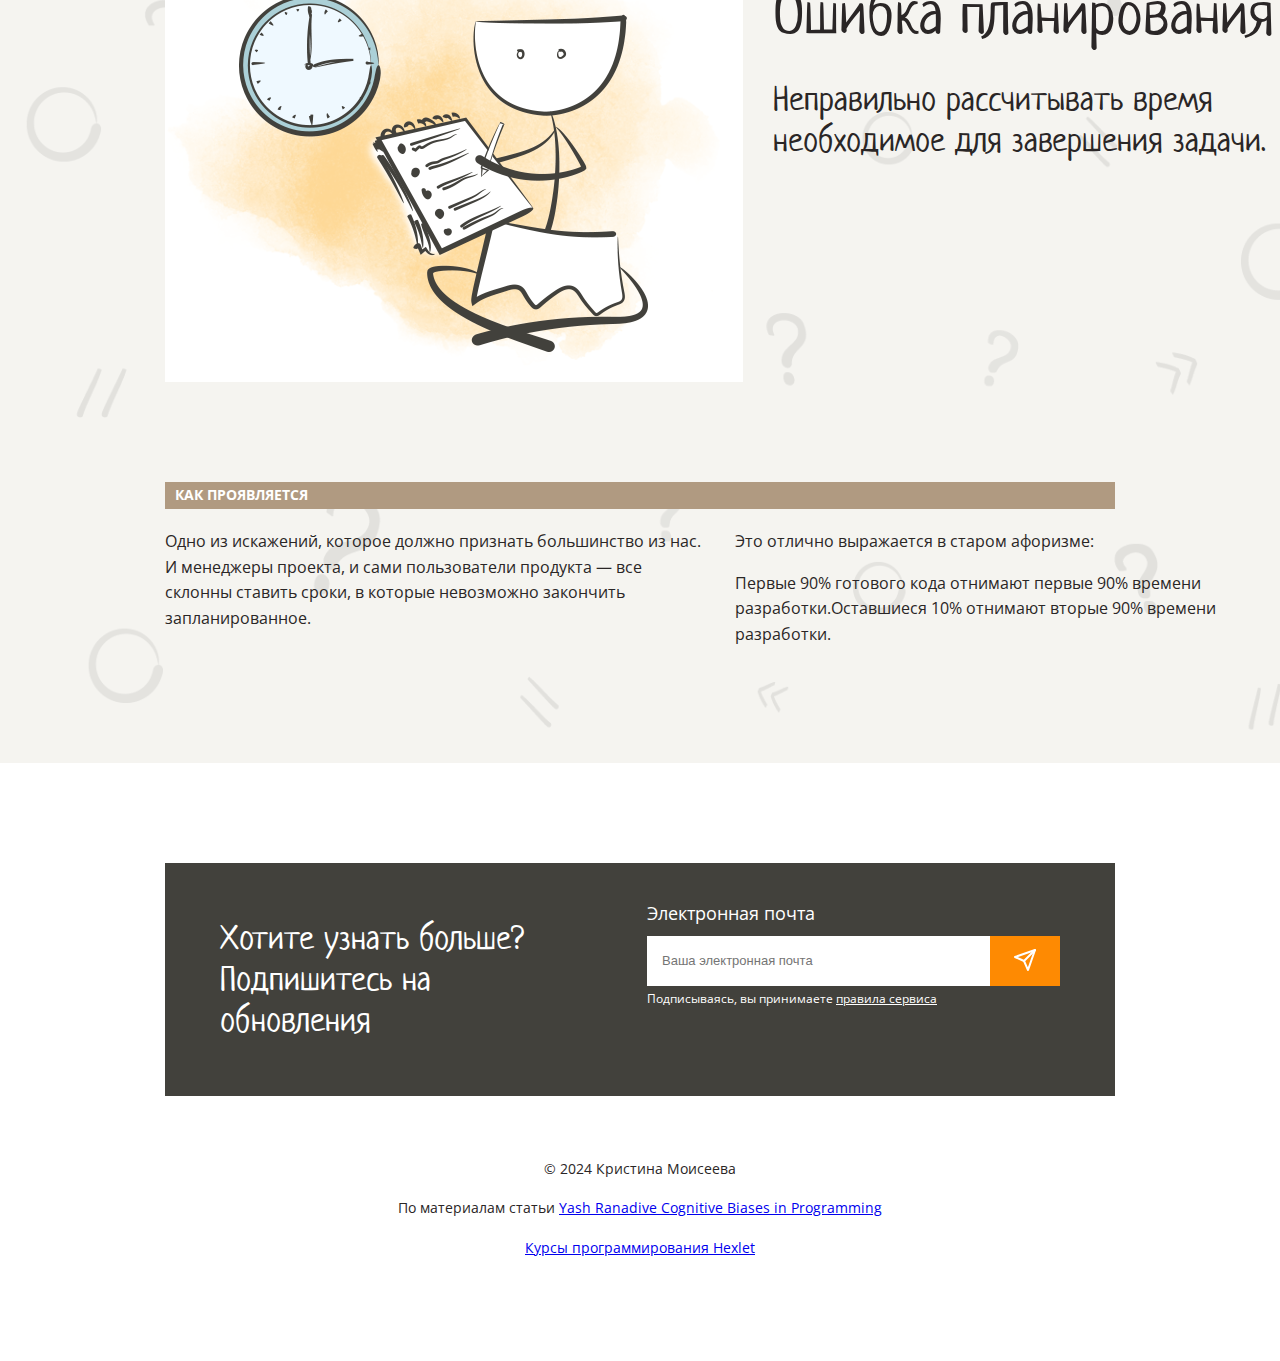
==== commit 807e6216: "stage 55" ====
--- a/src/index.html
+++ b/src/index.html
@@ -64,14 +64,17 @@
               <h1 class="orange">когнитивные искажения?</h1>
               <p>Что такое когнитивные искажения. Petrovna Channel</p>
             </div>
-            <iframe
+            <!-- <iframe
               class="video filter"
               width="919"
               height="517"
               src="https://www.youtube.com/embed/jie9AizBqss"
               frameborder="0"
               allowfullscreen
-            ></iframe>
+            ></iframe> -->
+            <a href="https://www.youtube.com/embed/jie9AizBqss"
+              ><img class="video" src="img/image.png" alt="video.png"
+            /></a>
           </div>
         </section>
       </header>
--- a/src/styles/style.css
+++ b/src/styles/style.css
@@ -134,13 +134,13 @@
   background: #ea7600;
 }
 /*                      вторая секция                        */
-header {
+main header {
   z-index: 2;
+  margin-bottom: -200px;
 }
 #preview-image {
   position: relative;
   padding-top: 100px;
-  margin-bottom: -100px;
 }
 .title-who-distortions {
   text-align: center;
@@ -160,6 +160,7 @@
   margin: auto;
   height: 517px;
   width: 919px;
+  padding-bottom: 100px;
 }
 
 /*                                 третья секиця                                     */
